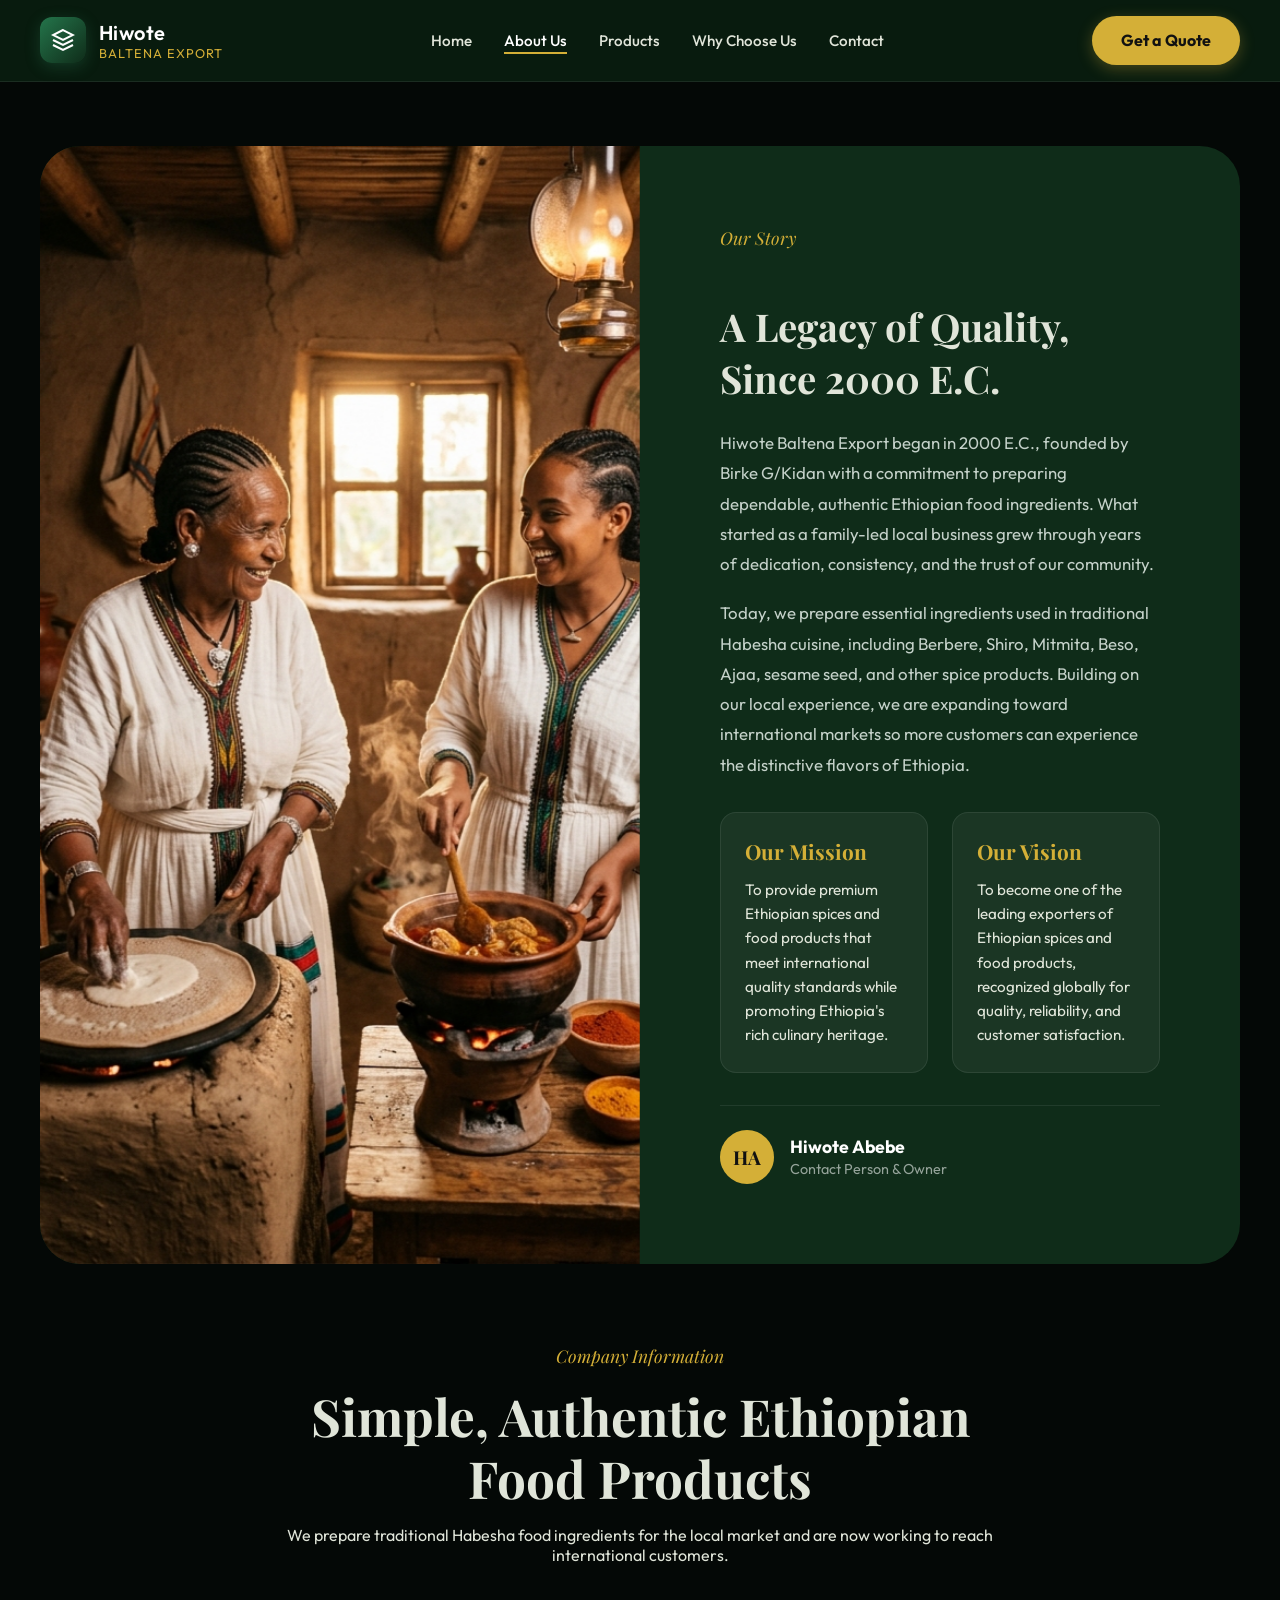
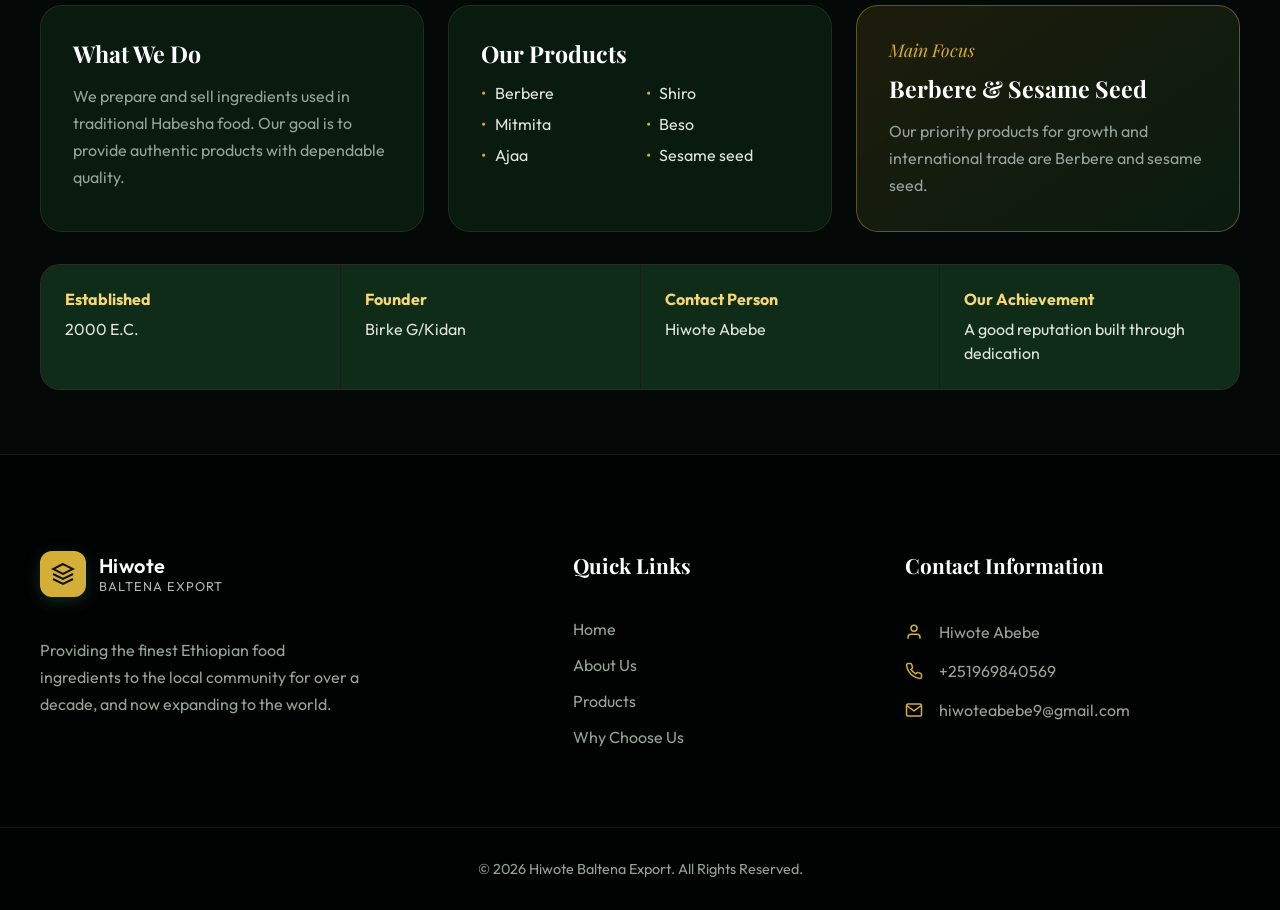
==== about.html @ 274251d4 "email edits" ====
<!DOCTYPE html>
<html lang="en">
  <head>
    <meta charset="UTF-8" />
    <meta name="viewport" content="width=device-width, initial-scale=1.0, viewport-fit=cover" />
    <title>About Us - Hiwote Baltena Export</title>
    <meta name="description" content="Premium Ethiopian spices exporter. Learn about our legacy of quality since 2000 E.C." />
    <link href="https://fonts.googleapis.com/css2?family=Outfit:wght@300;400;600;800&family=Playfair+Display:ital,wght@0,600;1,600&display=swap" rel="stylesheet" />
    <link rel="stylesheet" href="styles.css" />
  </head>
  <body>
    <header class="site-header">
      <div class="container header-inner">
        <a class="brand" href="index.html#home">
          <span class="brand-mark">
            <svg viewBox="0 0 24 24" fill="none" stroke="currentColor" stroke-width="2" width="24" height="24">
              <path d="M12 2L2 7l10 5 10-5-10-5zM2 17l10 5 10-5M2 12l10 5 10-5"></path>
            </svg>
          </span>
          <div>
            <strong>Hiwote</strong>
            <small>Baltena Export</small>
          </div>
        </a>
        <nav class="main-nav">
          <a href="index.html#home">Home</a>
          <a href="about.html#about" class="active">About Us</a>
          <a href="products.html#products">Products</a>
          <a href="why.html#why">Why Choose Us</a>
          <a href="contact.html#contact">Contact</a>
        </nav>
        <a class="btn btn-cta" href="contact.html#contact" id="getQuoteBtn">Get a Quote</a>
        <button class="mobile-menu-btn" aria-label="Toggle Menu">
          <svg viewBox="0 0 24 24" width="24" height="24" stroke="currentColor" stroke-width="2" fill="none" stroke-linecap="round"><line x1="3" y1="12" x2="21" y2="12"></line><line x1="3" y1="6" x2="21" y2="6"></line><line x1="3" y1="18" x2="21" y2="18"></line></svg>
        </button>
      </div>
    </header>

    <div class="mobile-nav-overlay">
      <a href="index.html#home" class="mobile-link">Home</a>
      <a href="about.html#about" class="mobile-link active">About Us</a>
      <a href="products.html#products" class="mobile-link">Products</a>
      <a href="why.html#why" class="mobile-link">Why Choose Us</a>
      <a href="contact.html#contact" class="mobile-link">Contact</a>
    </div>

    <main style="padding-top: 4rem; padding-bottom: 4rem;">
      <section id="about" class="section-dark container reveal reveal-up" style="border-radius: 40px; overflow: hidden; padding: 0;">
        <div class="about-grid">
          <div class="about-image-wrapper reveal reveal-right stagger-1">
            <img src="images/about.png" alt="Traditional Ethiopian food preparation" class="about-image" />
          </div>
          <div class="about-content reveal reveal-left stagger-2">
            <span class="eyebrow">Our Story</span>
            <h2>A Legacy of Quality, Since 2000 E.C.</h2>
            <p>Hiwote Baltena Export began in 2000 E.C., founded by Birke G/Kidan with a commitment to preparing dependable, authentic Ethiopian food ingredients. What started as a family-led local business grew through years of dedication, consistency, and the trust of our community.</p>
            <p>Today, we prepare essential ingredients used in traditional Habesha cuisine, including Berbere, Shiro, Mitmita, Beso, Ajaa, sesame seed, and other spice products. Building on our local experience, we are expanding toward international markets so more customers can experience the distinctive flavors of Ethiopia.</p>
            
            <div class="mission-vision-grid mt-2" style="display: grid; grid-template-columns: 1fr 1fr; gap: 1.5rem;">
              <div class="mv-card" style="background: rgba(255,255,255,0.05); padding: 1.5rem; border-radius: 16px; border: 1px solid var(--glass-border);">
                <h4 style="color: var(--gold); margin-top: 0; margin-bottom: 0.8rem; font-family: 'Playfair Display', serif; font-size: 1.3rem;">Our Mission</h4>
                <p style="font-size: 0.95rem; line-height: 1.6; margin: 0; color: #e0e5d9;">To provide premium Ethiopian spices and food products that meet international quality standards while promoting Ethiopia's rich culinary heritage.</p>
              </div>
              <div class="mv-card" style="background: rgba(255,255,255,0.05); padding: 1.5rem; border-radius: 16px; border: 1px solid var(--glass-border);">
                <h4 style="color: var(--gold); margin-top: 0; margin-bottom: 0.8rem; font-family: 'Playfair Display', serif; font-size: 1.3rem;">Our Vision</h4>
                <p style="font-size: 0.95rem; line-height: 1.6; margin: 0; color: #e0e5d9;">To become one of the leading exporters of Ethiopian spices and food products, recognized globally for quality, reliability, and customer satisfaction.</p>
              </div>
            </div>

            <div class="founder-info mt-2">
              <div class="avatar">HA</div>
              <div>
                <strong>Hiwote Abebe</strong>
                <span>Contact Person & Owner</span>
              </div>
            </div>
          </div>
        </div>
      </section>

      <section class="about-details container reveal reveal-up">
        <div class="section-header">
          <span class="eyebrow">Company Information</span>
          <h2>Simple, Authentic Ethiopian Food Products</h2>
          <p>We prepare traditional Habesha food ingredients for the local market and are now working to reach international customers.</p>
        </div>

        <div class="about-simple-grid">
          <article class="about-simple-card">
            <h3>What We Do</h3>
            <p>We prepare and sell ingredients used in traditional Habesha food. Our goal is to provide authentic products with dependable quality.</p>
          </article>

          <article class="about-simple-card">
            <h3>Our Products</h3>
            <ul class="about-product-list">
              <li>Berbere</li>
              <li>Shiro</li>
              <li>Mitmita</li>
              <li>Beso</li>
              <li>Ajaa</li>
              <li>Sesame seed</li>
            </ul>
          </article>

          <article class="about-simple-card about-focus-card">
            <span class="eyebrow">Main Focus</span>
            <h3>Berbere &amp; Sesame Seed</h3>
            <p>Our priority products for growth and international trade are Berbere and sesame seed.</p>
          </article>
        </div>

        <div class="about-facts">
          <div>
            <strong>Established</strong>
            <span>2000 E.C.</span>
          </div>
          <div>
            <strong>Founder</strong>
            <span>Birke G/Kidan</span>
          </div>
          <div>
            <strong>Contact Person</strong>
            <span>Hiwote Abebe</span>
          </div>
          <div>
            <strong>Our Achievement</strong>
            <span>A good reputation built through dedication</span>
          </div>
        </div>
      </section>
    </main>

    <footer id="contact" class="site-footer">
      <div class="container footer-grid">
        <div class="footer-brand">
          <a class="brand" href="index.html#home" style="margin-bottom: 1.5rem; display: inline-flex;">
            <span class="brand-mark" style="background: var(--gold); color: #111;">
              <svg viewBox="0 0 24 24" fill="none" stroke="currentColor" stroke-width="2" width="24" height="24">
                <path d="M12 2L2 7l10 5 10-5-10-5zM2 17l10 5 10-5M2 12l10 5 10-5"></path>
              </svg>
            </span>
            <div>
              <strong>Hiwote</strong>
              <small style="color: rgba(255,255,255,0.7)">Baltena Export</small>
            </div>
          </a>
          <p>Providing the finest Ethiopian food ingredients to the local community for over a decade, and now expanding to the world.</p>
        </div>
        
        <div class="footer-links">
          <h4 class="footer-heading">Quick Links</h4>
          <a href="index.html#home">Home</a>
          <a href="about.html#about">About Us</a>
          <a href="products.html#products">Products</a>
          <a href="why.html#why">Why Choose Us</a>
        </div>
        
        <div class="footer-contact">
          <h4 class="footer-heading">Contact Information</h4>
          <div class="contact-line">
            <svg viewBox="0 0 24 24" width="18" height="18" fill="none" stroke="var(--gold)" stroke-width="2"><path d="M20 21v-2a4 4 0 0 0-4-4H8a4 4 0 0 0-4 4v2"></path><circle cx="12" cy="7" r="4"></circle></svg>
            <span>Hiwote Abebe</span>
          </div>
          <div class="contact-line">
            <svg viewBox="0 0 24 24" width="18" height="18" fill="none" stroke="var(--gold)" stroke-width="2"><path d="M22 16.92v3a2 2 0 0 1-2.18 2 19.79 19.79 0 0 1-8.63-3.07 19.5 19.5 0 0 1-6-6 19.79 19.79 0 0 1-3.07-8.67A2 2 0 0 1 4.11 2h3a2 2 0 0 1 2 1.72 12.84 12.84 0 0 0 .7 2.81 2 2 0 0 1-.45 2.11L8.09 9.91a16 16 0 0 0 6 6l1.27-1.27a2 2 0 0 1 2.11-.45 12.84 12.84 0 0 0 2.81.7A2 2 0 0 1 22 16.92z"></path></svg>
            <span>+251969840569</span>
          </div>
          <div class="contact-line">
            <svg viewBox="0 0 24 24" width="18" height="18" fill="none" stroke="var(--gold)" stroke-width="2"><path d="M4 4h16c1.1 0 2 .9 2 2v12c0 1.1-.9 2-2 2H4c-1.1 0-2-.9-2-2V6c0-1.1.9-2 2-2z"></path><polyline points="22,6 12,13 2,6"></polyline></svg>
            <span>hiwoteabebe9@gmail.com</span>
          </div>
        </div>
      </div>
      <div class="footer-copy">© 2026 Hiwote Baltena Export. All Rights Reserved.</div>
    </footer>

    <!-- Quote Modal -->
    <div class="modal-overlay" id="quoteModal">
      <div class="modal-content">
        <button class="close-modal" aria-label="Close modal">&times;</button>
        <div class="section-header section-header-light" style="margin-bottom: 2rem;">
          <span class="eyebrow" style="color: var(--gold)">Get in Touch</span>
          <h2 style="font-size: 2.2rem; margin:0; color:var(--white);">Request a Quote</h2>
        </div>
        <form class="contact-form modal-contact-form">
          <div class="form-row">
            <div class="form-group">
              <label for="m-name">Full Name <span class="required">*</span></label>
              <input type="text" id="m-name" placeholder="John Doe" minlength="2" required />
            </div>
            <div class="form-group">
              <label for="m-phone">Phone Number <span class="required">*</span></label>
              <input type="tel" id="m-phone" placeholder="+251..." pattern="^\+?[0-9\s\-\(\)]+$" title="Please enter a valid phone number (digits, spaces, or +)" required />
            </div>
          </div>
          
          <div class="form-group">
            <label for="m-email">Email Address <span class="required">*</span></label>
            <input type="email" id="m-email" placeholder="john@email.com" required />
          </div>

          <div class="form-group">
            <label for="m-message">Message <span class="required">*</span></label>
            <textarea id="m-message" placeholder="How can we help?" rows="4" minlength="2" required></textarea>
          </div>
          
          <button type="submit" class="btn btn-primary" style="width: 100%; margin-top: 1rem;">Submit Quote Request</button>
        </form>
      </div>
    </div>

    <script>
      // Mobile Menu Toggle
      const mobileBtn = document.querySelector('.mobile-menu-btn');
      const mobileNav = document.querySelector('.mobile-nav-overlay');
      const mobileLinks = document.querySelectorAll('.mobile-link');

      if(mobileBtn && mobileNav) {
        mobileBtn.addEventListener('click', () => {
          mobileNav.classList.toggle('active');
          const isExpanded = mobileNav.classList.contains('active');
          mobileBtn.setAttribute('aria-expanded', isExpanded);
        });

        mobileLinks.forEach(link => {
          link.addEventListener('click', () => {
            mobileNav.classList.remove('active');
            mobileBtn.setAttribute('aria-expanded', 'false');
          });
        });
      }

      // Quote Modal Toggle
      const quoteBtn = document.getElementById('getQuoteBtn');
      const quoteModal = document.getElementById('quoteModal');
      const closeBtn = document.querySelector('.close-modal');

      if (quoteBtn && quoteModal) {
        quoteBtn.addEventListener('click', (e) => {
          e.preventDefault();
          quoteModal.classList.add('active');
        });
      }

      if (closeBtn && quoteModal) {
        closeBtn.addEventListener('click', () => {
          quoteModal.classList.remove('active');
        });
      }

      // Close modal on outside click
      window.addEventListener('click', (e) => {
        if (e.target === quoteModal) {
          quoteModal.classList.remove('active');
        }
      });

      // Intersection Observer for scroll animations
      const observerOptions = {
        root: null,
        rootMargin: '0px',
        threshold: 0.15
      };

      const observer = new IntersectionObserver((entries, observer) => {
        entries.forEach(entry => {
          if (entry.isIntersecting) {
            entry.target.classList.add('active');
            observer.unobserve(entry.target);
          }
        });
      }, observerOptions);

      document.querySelectorAll('.reveal').forEach((el) => {
        observer.observe(el);
      });
    </script>

    <script>
      // Show a confirmation message after a valid form submission.
      document.querySelectorAll('.contact-form-disabled').forEach((form) => {
        form.addEventListener('submit', (event) => {
          event.preventDefault();

          if (!form.checkValidity()) {
            form.reportValidity();
            return;
          }

          let message = form.querySelector('.form-success-message');
          if (!message) {
            message = document.createElement('div');
            message.className = 'form-success-message';
            message.setAttribute('role', 'status');
            message.setAttribute('aria-live', 'polite');
            form.appendChild(message);
          }

          message.innerHTML = '<strong>Thank you!</strong><span>Your enquiry has been submitted successfully. We will contact you soon.</span>';
          message.classList.add('show');
          form.reset();
          message.scrollIntoView({ behavior: 'smooth', block: 'nearest' });
        });
      });
    </script>
    <script src="contact.js"></script>
  </body>
</html>
---- styles.css ----
/* Individual navigation pages show only their matching main section. */
.page-products main > :not(#products),
.page-why main > :not(#why) {
  display: none;
}

.page-contact main {
  display: none;
}

:root {
  color-scheme: dark;
  --dark-green: #08170d;
  --forest-green: #0f2c19;
  --emerald: #24754b;
  --gold: #d4af37;
  --gold-light: #f5d776;
  --stone: #040806;
  --stone-dark: #010302;
  --white: #ffffff;
  --text: #e0e5d9;
  --muted: #95a39a;
  --glass-bg: rgba(15, 44, 25, 0.3);
  --glass-border: rgba(255, 255, 255, 0.08);
  --glass-highlight: rgba(255, 255, 255, 0.15);
}

* {
  box-sizing: border-box;
}

html {
  scroll-behavior: smooth;
}

body {
  margin: 0;
  font-family: 'Outfit', system-ui, -apple-system, BlinkMacSystemFont, sans-serif;
  background: var(--stone);
  color: var(--text);
  overflow-x: hidden;
}

h1, h2, h3, h4, h5, h6, .brand-mark, .eyebrow {
  font-family: 'Playfair Display', serif;
}

img {
  max-width: 100%;
  display: block;
}

.container {
  width: min(1200px, calc(100% - 2.5rem));
  margin: 0 auto;
}

.mt-2 { margin-top: 2rem; }

/* Header */
.site-header {
  position: sticky;
  top: 0;
  z-index: 50;
  background: rgba(10, 31, 17, 0.85);
  backdrop-filter: blur(12px);
  border-bottom: 1px solid var(--glass-border);
}

.header-inner {
  display: flex;
  align-items: center;
  justify-content: space-between;
  gap: 1rem;
  padding: 1rem 0;
}

.brand {
  display: flex;
  align-items: center;
  gap: 0.8rem;
  color: var(--white);
  text-decoration: none;
  transition: transform 0.3s ease;
}

.brand:hover {
  transform: translateY(-2px);
}

.brand-mark {
  width: 46px;
  height: 46px;
  display: grid;
  place-items: center;
  background: linear-gradient(135deg, var(--emerald), var(--forest-green));
  border-radius: 12px;
  color: white;
  box-shadow: 0 4px 15px rgba(45, 134, 89, 0.3);
}

.brand strong {
  display: block;
  font-size: 1.25rem;
  font-weight: 600;
  letter-spacing: 0.5px;
}

.brand small {
  display: block;
  color: var(--gold);
  font-family: 'Outfit', sans-serif;
  font-size: 0.8rem;
  letter-spacing: 1px;
  text-transform: uppercase;
}

.main-nav {
  display: flex;
  gap: 2rem;
  flex-wrap: wrap;
}

.main-nav a {
  color: var(--text);
  text-decoration: none;
  font-size: 0.95rem;
  font-weight: 500;
  position: relative;
  transition: color 0.3s ease;
}

.main-nav a::after {
  content: '';
  position: absolute;
  width: 0;
  height: 2px;
  bottom: -4px;
  left: 0;
  background-color: var(--gold);
  transition: width 0.3s ease;
}

.main-nav a:hover,
.main-nav a.active {
  color: var(--white);
}

.main-nav a:hover::after,
.main-nav a.active::after {
  width: 100%;
}

/* Mobile Menu Toggle */
.mobile-menu-btn {
  display: none;
  background: none;
  border: none;
  color: var(--white);
  font-size: 1.5rem;
  cursor: pointer;
  z-index: 100;
}

.mobile-nav-overlay {
  display: none;
  position: fixed;
  top: 0; left: 0; right: 0; bottom: 0;
  background: rgba(4, 8, 6, 0.95);
  backdrop-filter: blur(15px);
  z-index: 90;
  flex-direction: column;
  align-items: center;
  justify-content: center;
  gap: 2rem;
  opacity: 0;
  transition: opacity 0.4s ease;
}

.mobile-nav-overlay.active {
  display: flex;
  opacity: 1;
}

.mobile-nav-overlay a {
  font-size: 1.5rem;
  color: var(--text);
  text-decoration: none;
  font-family: 'Playfair Display', serif;
  transform: translateY(20px);
  opacity: 0;
  transition: all 0.4s ease;
}

.mobile-nav-overlay.active a {
  transform: translateY(0);
  opacity: 1;
}

.mobile-nav-overlay a:nth-child(1) { transition-delay: 0.1s; }
.mobile-nav-overlay a:nth-child(2) { transition-delay: 0.2s; }
.mobile-nav-overlay a:nth-child(3) { transition-delay: 0.3s; }
.mobile-nav-overlay a:nth-child(4) { transition-delay: 0.4s; }
.mobile-nav-overlay a:nth-child(5) { transition-delay: 0.5s; }

/* Buttons */
.btn {
  display: inline-flex;
  align-items: center;
  justify-content: center;
  gap: 0.5rem;
  border-radius: 999px;
  padding: 0.9rem 1.8rem;
  font-weight: 600;
  font-family: 'Outfit', sans-serif;
  border: none;
  cursor: pointer;
  text-decoration: none;
  transition: all 0.3s cubic-bezier(0.4, 0, 0.2, 1);
}

.btn:hover {
  transform: translateY(-3px);
  box-shadow: 0 10px 20px rgba(0, 0, 0, 0.2);
}

.btn:active {
  transform: translateY(-1px);
}

.btn-primary {
  background: var(--emerald);
  color: var(--white);
  box-shadow: 0 4px 15px rgba(36, 117, 75, 0.4);
  position: relative;
  overflow: hidden;
  z-index: 1;
}

.btn-primary::before {
  content: '';
  position: absolute;
  top: 0; left: -100%; width: 100%; height: 100%;
  background: linear-gradient(90deg, transparent, rgba(255,255,255,0.2), transparent);
  transition: left 0.7s ease;
  z-index: -1;
}

.btn-primary:hover::before {
  left: 100%;
}

.btn-primary:hover {
  background: #2b8b59;
  box-shadow: 0 8px 25px rgba(36, 117, 75, 0.6);
}

.btn-secondary {
  background: rgba(255, 255, 255, 0.03);
  color: var(--white);
  border: 1px solid var(--glass-border);
  backdrop-filter: blur(4px);
}

.btn-secondary:hover {
  background: rgba(255, 255, 255, 0.08);
  border-color: var(--glass-highlight);
}

.btn-cta {
  background: var(--gold);
  color: #111;
  font-weight: 700;
  box-shadow: 0 4px 15px rgba(212, 175, 55, 0.3);
}

.btn-cta:hover {
  background: var(--gold-light);
  box-shadow: 0 6px 20px rgba(212, 175, 55, 0.5);
}

/* Typography & Layout */
.eyebrow {
  display: inline-block;
  margin-bottom: 1.2rem;
  color: var(--gold);
  font-style: italic;
  font-size: 1.1rem;
}

.text-gradient {
  background: linear-gradient(135deg, var(--gold) 0%, var(--gold-light) 100%);
  -webkit-background-clip: text;
  -webkit-text-fill-color: transparent;
  background-clip: text;
}

.section-header {
  text-align: center;
  margin-bottom: 3.5rem;
}

.section-header h2 {
  font-size: clamp(2.5rem, 4vw, 3.5rem);
  margin: 0;
  line-height: 1.2;
}

/* Background Decorative Orbs */
.bg-orb {
  position: absolute;
  border-radius: 50%;
  filter: blur(100px);
  z-index: 0;
  pointer-events: none;
  opacity: 0.6;
}

.bg-orb-1 {
  width: 600px;
  height: 600px;
  background: radial-gradient(circle, rgba(36, 117, 75, 0.4) 0%, rgba(15, 44, 25, 0) 70%);
  top: -200px;
  right: -200px;
}

.bg-orb-2 {
  width: 500px;
  height: 500px;
  background: radial-gradient(circle, rgba(212, 175, 55, 0.15) 0%, rgba(0, 0, 0, 0) 70%);
  bottom: -100px;
  left: -200px;
}

/* Hero Section */
.hero-section {
  min-height: 100vh;
  display: flex;
  align-items: center;
  padding: 8rem 0;
  background: radial-gradient(circle at top right, var(--forest-green) 0%, var(--stone-dark) 70%);
  position: relative;
  overflow: hidden;
}

.hero-section::before {
  content: '';
  position: absolute;
  top: 0; left: 0; right: 0; bottom: 0;
  background: url('[data-uri]') repeat;
  opacity: 0.3;
  pointer-events: none;
  z-index: 1;
}

.hero-grid {
  display: grid;
  grid-template-columns: 1.1fr 1fr;
  align-items: center;
  gap: 4rem;
  position: relative;
  z-index: 2;
}

.hero-section h1 {
  font-size: clamp(3.5rem, 5vw, 5rem);
  line-height: 1.1;
  margin: 0;
}

.hero-section p {
  font-size: 1.15rem;
  max-width: 540px;
  margin: 1.8rem 0 2.5rem;
  color: var(--muted);
  line-height: 1.7;
}

.hero-actions {
  display: flex;
  flex-wrap: wrap;
  gap: 1rem;
}

.hero-image {
  position: relative;
}

.hero-image-main {
  width: 100%;
  border-radius: 30px;
  box-shadow: 0 30px 60px rgba(0, 0, 0, 0.5);
  border: 1px solid var(--glass-border);
}

.hero-badge {
  position: absolute;
  bottom: -20px;
  left: -30px;
  padding: 1.5rem;
  border-radius: 20px;
  display: flex;
  flex-direction: column;
  gap: 0.2rem;
  animation: float 6s ease-in-out infinite;
}

.hero-badge strong {
  font-size: 1.8rem;
  font-family: 'Playfair Display', serif;
  color: var(--gold);
}

.hero-badge span {
  font-size: 0.9rem;
  text-transform: uppercase;
  letter-spacing: 1px;
}

/* Glassmorphism */
.glass-card, .glass-banner {
  background: var(--glass-bg);
  backdrop-filter: blur(20px);
  -webkit-backdrop-filter: blur(20px);
  border: 1px solid var(--glass-border);
  box-shadow: 0 15px 35px 0 rgba(0, 0, 0, 0.4), inset 0 1px 0 rgba(255, 255, 255, 0.1);
  transition: all 0.4s ease;
}

.glass-card:hover {
  border-color: var(--glass-highlight);
  box-shadow: 0 20px 45px 0 rgba(0, 0, 0, 0.5), inset 0 1px 0 rgba(255, 255, 255, 0.2);
}

.glass-banner {
  border-radius: 40px;
  padding: 5rem 3rem;
  position: relative;
  overflow: hidden;
}

.glass-banner::before {
  content: '';
  position: absolute;
  top: -50%; left: -50%; width: 200%; height: 200%;
  background: radial-gradient(circle at center, rgba(212, 175, 55, 0.05) 0%, transparent 60%);
  pointer-events: none;
}

/* Highlights */
.highlights {
  display: grid;
  grid-template-columns: repeat(4, 1fr);
  gap: 1.5rem;
  margin: -4rem auto 4rem;
  position: relative;
  z-index: 10;
}

.highlight-item {
  background: var(--forest-green);
  border: 1px solid var(--glass-border);
  border-radius: 20px;
  padding: 2rem 1.5rem;
  display: flex;
  flex-direction: column;
  gap: 0.8rem;
  transition: transform 0.3s ease, box-shadow 0.3s ease;
}

.highlight-item:hover {
  transform: translateY(-8px);
  box-shadow: 0 15px 30px rgba(0,0,0,0.4);
  background: #1a4d2e;
}

.highlight-icon {
  width: 38px;
  height: 38px;
  color: var(--gold);
  margin-bottom: 0.5rem;
}

.highlight-item strong {
  font-size: 1.15rem;
  color: var(--white);
}

.highlight-item span {
  font-size: 0.95rem;
  color: var(--muted);
}

/* About Section */
.about-grid {
  display: grid;
  grid-template-columns: 1fr 1fr;
  align-items: center;
  background: var(--forest-green);
}

.about-image-wrapper {
  height: 100%;
}

.about-image {
  width: 100%;
  height: 100%;
  object-fit: cover;
  min-height: 500px;
}

.about-content {
  padding: 5rem;
}

.about-content h2 {
  font-size: clamp(2rem, 3vw, 3rem);
  margin-bottom: 1.5rem;
}

.about-content p {
  color: #c4d1c9;
  line-height: 1.8;
  font-size: 1.05rem;
  margin-bottom: 1.2rem;
}

.founder-info {
  display: flex;
  align-items: center;
  gap: 1rem;
  padding-top: 1.5rem;
  border-top: 1px solid var(--glass-border);
}

.founder-info .avatar {
  width: 54px;
  height: 54px;
  border-radius: 50%;
  background: var(--gold);
  color: #111;
  display: grid;
  place-items: center;
  font-weight: 700;
  font-size: 1.2rem;
  font-family: 'Playfair Display', serif;
}

.founder-info strong {
  display: block;
  font-size: 1.1rem;
  color: var(--white);
}

.founder-info span {
  color: var(--muted);
  font-size: 0.9rem;
}

/* Products */
.cards-grid {
  display: grid;
  grid-template-columns: repeat(2, 1fr);
  gap: 2rem;
}

.product-card {
  background: rgba(20, 61, 34, 0.2);
  border: 1px solid var(--glass-border);
  border-radius: 28px;
  overflow: hidden;
  transition: all 0.4s ease;
  display: flex;
  flex-direction: column;
  height: 100%;
}

.product-card:hover {
  transform: translateY(-10px);
  background: rgba(20, 61, 34, 0.4);
  box-shadow: 0 20px 40px rgba(0,0,0,0.4);
}

.card-image-wrap {
  position: relative;
  height: 280px;
  overflow: hidden;
  background: #111;
}

.product-image {
  width: 100%;
  height: 100%;
  object-fit: cover;
  transition: transform 0.7s ease;
}

.product-card:hover .product-image {
  transform: scale(1.03);
}

.featured-badge {
  position: absolute;
  top: 1.5rem;
  right: 1.5rem;
  background: var(--gold);
  color: #111;
  padding: 0.5rem 1rem;
  border-radius: 999px;
  font-weight: 700;
  font-size: 0.85rem;
  box-shadow: 0 4px 10px rgba(0,0,0,0.3);
}

.card-content {
  padding: 2rem;
  flex: 1;
  display: flex;
  flex-direction: column;
}

.card-content h3 {
  font-size: 1.8rem;
  margin: 0 0 1rem 0;
  color: var(--white);
}

.card-content p {
  color: var(--muted);
  line-height: 1.7;
  margin: 0;
  font-size: 1.05rem;
}

/* Features */
.feature-grid {
  display: grid;
  grid-template-columns: repeat(3, 1fr);
  gap: 2rem;
}

.feature-item {
  text-align: center;
  padding: 2rem;
}

.feature-icon-box {
  width: 80px;
  height: 80px;
  display: inline-flex;
  align-items: center;
  justify-content: center;
  border-radius: 24px;
  background: rgba(212, 175, 55, 0.1);
  border: 1px solid rgba(212, 175, 55, 0.3);
  font-size: 2.5rem;
  margin-bottom: 1.5rem;
  transition: transform 0.4s ease;
}

.feature-item:hover .feature-icon-box {
  transform: scale(1.1) rotate(5deg);
  background: rgba(212, 175, 55, 0.2);
}

.feature-item h4 {
  font-size: 1.4rem;
  margin: 0 0 1rem 0;
  color: var(--white);
}

.feature-item p {
  color: var(--muted);
  line-height: 1.6;
  margin: 0;
}

/* Footer */
.site-footer {
  padding: 6rem 0 2rem;
  background: var(--stone-dark);
  border-top: 1px solid var(--glass-border);
}

.footer-grid {
  display: grid;
  grid-template-columns: 1.4fr 0.8fr 1fr;
  gap: 4rem;
}

.footer-heading {
  font-size: 1.3rem;
  margin: 0 0 1.5rem 0;
  color: var(--white);
}

.footer-brand p {
  color: var(--muted);
  line-height: 1.7;
  max-width: 320px;
}

.footer-links {
  display: flex;
  flex-direction: column;
  gap: 1rem;
}

.footer-links a {
  color: var(--muted);
  text-decoration: none;
  transition: color 0.3s ease;
  width: fit-content;
}

.footer-links a:hover {
  color: var(--gold);
}

.footer-contact {
  display: flex;
  flex-direction: column;
  gap: 1.2rem;
}

.contact-line {
  display: flex;
  align-items: center;
  gap: 1rem;
  color: var(--muted);
}

.contact-form {
  display: flex;
  flex-direction: column;
  gap: 1.2rem;
}

.form-row {
  display: flex;
  gap: 1.2rem;
}

.form-row > .form-group {
  flex: 1;
}

.form-group {
  display: flex;
  flex-direction: column;
  gap: 0.5rem;
  text-align: left;
}

.form-group label {
  font-size: 0.9rem;
  color: var(--muted);
  font-weight: 500;
}

.form-group label .required {
  color: var(--gold);
}

.form-group input,
.form-group textarea,
.form-group select {
  width: 100%;
  padding: 0.9rem 1.1rem;
  border-radius: 10px;
  background: rgba(255, 255, 255, 0.04);
  border: 1px solid rgba(255, 255, 255, 0.1);
  color: var(--white);
  font-family: inherit;
  font-size: 0.95rem;
  transition: all 0.3s cubic-bezier(0.4, 0, 0.2, 1);
  outline: none;
}

.form-group textarea {
  resize: vertical;
}

.form-group input::placeholder,
.form-group textarea::placeholder {
  color: rgba(255, 255, 255, 0.25);
}

.form-group input:hover,
.form-group textarea:hover,
.form-group select:hover {
  background: rgba(255, 255, 255, 0.07);
  border-color: rgba(255, 255, 255, 0.18);
}

.form-group input:focus,
.form-group textarea:focus,
.form-group select:focus {
  border-color: var(--gold);
  background: rgba(255, 255, 255, 0.05);
  box-shadow: 0 0 0 4px rgba(212, 175, 55, 0.15);
}

.select-wrapper {
  position: relative;
}

.select-wrapper::after {
  content: '▼';
  font-size: 0.8rem;
  position: absolute;
  right: 1.2rem;
  top: 50%;
  transform: translateY(-50%);
  color: var(--gold);
  pointer-events: none;
}

.form-group select {
  appearance: none;
  cursor: pointer;
}

.form-group select option {
  background: var(--stone-dark);
  color: var(--white);
}

/* Form Validation Styling */
.form-group input:not(:placeholder-shown):valid,
.form-group textarea:not(:placeholder-shown):valid {
  border-color: var(--emerald);
}

.form-group input:not(:placeholder-shown):invalid,
.form-group textarea:not(:placeholder-shown):invalid {
  border-color: #e57373;
}

@media (max-width: 600px) {
  .form-row {
    flex-direction: column;
    gap: 1.2rem;
  }
}

.footer-copy {
  margin-top: 5rem;
  text-align: center;
  color: var(--muted);
  font-size: 0.9rem;
  padding-top: 2rem;
  border-top: 1px solid var(--glass-border);
}

/* Animations */
@keyframes float {
  0% { transform: translateY(0px); }
  50% { transform: translateY(-15px); }
  100% { transform: translateY(0px); }
}

.floating {
  animation: float 8s ease-in-out infinite;
}

/* Cinematic Scroll Animations (JS Observer) */
.reveal {
  opacity: 0;
  will-change: transform, opacity;
  transition: all 1.2s cubic-bezier(0.16, 1, 0.3, 1);
}

.reveal.active {
  opacity: 1;
}

.reveal-up {
  transform: translateY(50px);
}
.reveal-up.active {
  transform: translateY(0);
}

.reveal-left {
  transform: translateX(50px);
}
.reveal-left.active {
  transform: translateX(0);
}

.reveal-right {
  transform: translateX(-50px);
}
.reveal-right.active {
  transform: translateX(0);
}

.reveal-scale {
  transform: scale(0.9);
}
.reveal-scale.active {
  transform: scale(1);
}

/* Stagger Delays */
.stagger-1 { transition-delay: 0.1s; }
.stagger-2 { transition-delay: 0.2s; }
.stagger-3 { transition-delay: 0.3s; }
.stagger-4 { transition-delay: 0.4s; }
.stagger-5 { transition-delay: 0.5s; }

/* Existing Animations for Hero Load */
.slide-up {
  animation: slideUp 1.2s cubic-bezier(0.16, 1, 0.3, 1) forwards;
}

.fade-in {
  animation: fadeIn 1.5s ease-out forwards;
}

@keyframes slideUp {
  from { opacity: 0; transform: translateY(40px); }
  to { opacity: 1; transform: translateY(0); }
}

@keyframes fadeIn {
  from { opacity: 0; }
  to { opacity: 1; }
}

/* Responsive */
@media (max-width: 1024px) {
  .hero-grid, .about-grid {
    grid-template-columns: 1fr;
    gap: 3rem;
  }
  
  .hero-badge {
    left: 20px;
    bottom: -10px;
  }
  
  .highlights {
    grid-template-columns: repeat(2, 1fr);
  }
  
  .footer-grid {
    grid-template-columns: repeat(2, 1fr);
    gap: 3rem;
  }
  
  .about-content {
    padding: 3rem;
  }
}

@media (max-width: 768px) {
  .cards-grid, .feature-grid {
    grid-template-columns: 1fr;
  }
  
  .hero-section {
    padding: 4rem 0 6rem;
  }
  
  .hero-section h1 {
    font-size: 2.8rem;
  }
  
  .mobile-menu-btn {
    display: block;
  }
  
  .main-nav {
    display: none; 
  }
  
  .footer-grid {
    grid-template-columns: 1fr;
  }
  
  .about-content {
    padding: 2rem;
  }
  
  .glass-banner {
    padding: 3rem 1.5rem;
  }
}

/* Modal */
.modal-overlay {
  display: none;
  position: fixed;
  top: 0; left: 0; right: 0; bottom: 0;
  background: rgba(4, 8, 6, 0.85);
  backdrop-filter: blur(8px);
  z-index: 1000;
  align-items: center;
  justify-content: center;
  padding: 1.5rem;
  opacity: 0;
  transition: opacity 0.3s ease;
}

.modal-overlay.active {
  display: flex;
  opacity: 1;
}

.modal-content {
  position: relative;
  width: 100%;
  max-width: 520px;
  padding: 3rem;
  border-radius: 24px;
  background: var(--glass-bg);
  backdrop-filter: blur(25px);
  -webkit-backdrop-filter: blur(25px);
  border: 1px solid var(--glass-border);
  box-shadow: 0 25px 50px rgba(0, 0, 0, 0.5), inset 0 1px 0 rgba(255, 255, 255, 0.15);
  transform: scale(0.95) translateY(20px);
  opacity: 0;
  transition: all 0.4s cubic-bezier(0.16, 1, 0.3, 1);
  overflow: hidden;
}

.modal-content::before {
  content: '';
  position: absolute;
  top: -50%; left: -50%; width: 200%; height: 200%;
  background: radial-gradient(circle at center, rgba(212, 175, 55, 0.05) 0%, transparent 60%);
  pointer-events: none;
  z-index: 0;
}

.modal-content > * {
  position: relative;
  z-index: 1;
}

.modal-overlay.active .modal-content {
  transform: scale(1) translateY(0);
  opacity: 1;
}

.close-modal {
  position: absolute;
  top: 1.5rem;
  right: 1.5rem;
  background: rgba(255, 255, 255, 0.1);
  border: 1px solid var(--glass-border);
  color: var(--white);
  font-size: 1.5rem;
  width: 40px;
  height: 40px;
  border-radius: 50%;
  display: grid;
  place-items: center;
  cursor: pointer;
  transition: all 0.3s ease;
  z-index: 10;
}

.close-modal:hover {
  background: rgba(255, 255, 255, 0.2);
  transform: rotate(90deg);
}

@media (max-width: 768px) {
  .modal-content {
    padding: 2rem;
  }
}

/* About page details */
.about-details {
  padding-top: 5rem;
}

.about-details .section-header {
  max-width: 760px;
  margin: 0 auto 2.5rem;
}

.about-values-grid {
  display: grid;
  grid-template-columns: repeat(4, 1fr);
  gap: 1.25rem;
}

.about-value-card {
  padding: 2rem;
  border: 1px solid var(--glass-border);
  border-radius: 22px;
  background: linear-gradient(145deg, rgba(36, 117, 75, 0.16), rgba(255, 255, 255, 0.02));
}

.about-value-number {
  color: var(--gold);
  font-weight: 800;
  letter-spacing: 0.08em;
}

.about-value-card h3 {
  margin: 1rem 0 0.75rem;
  color: var(--white);
}

.about-value-card p,
.journey-step p {
  margin: 0;
  color: var(--muted);
  line-height: 1.7;
}

.about-journey {
  display: grid;
  grid-template-columns: 0.8fr 1.2fr;
  gap: 4rem;
  margin-top: 5rem;
  padding: 3rem;
  border-radius: 28px;
  background: var(--forest-green);
  border: 1px solid var(--glass-border);
}

.about-journey h2 {
  margin: 0.75rem 0 0;
  font-size: clamp(2rem, 3vw, 3rem);
}

.journey-steps {
  display: grid;
  gap: 1.5rem;
}

.journey-step {
  padding-left: 1.5rem;
  border-left: 2px solid var(--gold);
}

.journey-step strong {
  display: block;
  margin-bottom: 0.45rem;
  color: var(--gold-light);
  font-size: 1.1rem;
}

@media (max-width: 900px) {
  .about-values-grid {
    grid-template-columns: repeat(2, 1fr);
  }

  .about-journey {
    grid-template-columns: 1fr;
    gap: 2rem;
  }
}

@media (max-width: 560px) {
  .about-values-grid {
    grid-template-columns: 1fr;
  }

  .about-journey {
    padding: 2rem 1.5rem;
  }
}
.about-simple-grid {
  display: grid;
  grid-template-columns: repeat(3, 1fr);
  gap: 1.5rem;
}

.about-simple-card {
  padding: 2rem;
  border: 1px solid var(--glass-border);
  border-radius: 22px;
  background: rgba(15, 44, 25, 0.55);
}

.about-simple-card h3 {
  margin: 0 0 0.85rem;
  color: var(--white);
  font-size: 1.45rem;
}

.about-simple-card p {
  margin: 0;
  color: var(--muted);
  line-height: 1.7;
}

.about-product-list {
  display: grid;
  grid-template-columns: repeat(2, 1fr);
  gap: 0.7rem;
  margin: 0;
  padding: 0;
  list-style: none;
}

.about-product-list li::before {
  content: '•';
  margin-right: 0.55rem;
  color: var(--gold);
}

.about-focus-card {
  border-color: rgba(212, 175, 55, 0.4);
  background: linear-gradient(145deg, rgba(212, 175, 55, 0.12), rgba(15, 44, 25, 0.55));
}

.about-focus-card .eyebrow {
  display: inline-block;
  margin-bottom: 0.75rem;
}

.about-facts {
  display: grid;
  grid-template-columns: repeat(4, 1fr);
  gap: 1px;
  margin-top: 2rem;
  overflow: hidden;
  border: 1px solid var(--glass-border);
  border-radius: 20px;
  background: var(--glass-border);
}

.about-facts > div {
  padding: 1.5rem;
  background: var(--forest-green);
}

.about-facts strong,
.about-facts span {
  display: block;
}

.about-facts strong {
  margin-bottom: 0.5rem;
  color: var(--gold-light);
}

.about-facts span {
  color: var(--text);
  line-height: 1.5;
}

@media (max-width: 900px) {
  .about-simple-grid {
    grid-template-columns: 1fr;
  }

  .about-facts {
    grid-template-columns: repeat(2, 1fr);
  }
}

@media (max-width: 560px) {
  .about-facts {
    grid-template-columns: 1fr;
  }
}
/* Enhanced device responsiveness */
@media (max-width: 1180px) {
  .main-nav {
    gap: 1.15rem;
  }

  .main-nav a {
    font-size: 0.88rem;
  }

  .header-inner > .btn-cta {
    padding-inline: 1.25rem;
  }
}

@media (max-width: 900px) {
  .main-nav {
    display: none;
  }

  .mobile-menu-btn {
    display: grid;
    place-items: center;
    width: 44px;
    height: 44px;
    padding: 0;
    border-radius: 12px;
    background: rgba(255, 255, 255, 0.06);
    border: 1px solid var(--glass-border);
  }

  .hero-section {
    min-height: auto;
    padding: 5rem 0 7rem;
  }

  .hero-grid {
    grid-template-columns: 1fr;
    gap: 3rem;
  }

  .hero-copy {
    max-width: 680px;
  }

  .hero-image {
    width: min(680px, 100%);
    margin-inline: auto;
  }

  .feature-grid {
    grid-template-columns: repeat(2, 1fr);
  }

  .mission-vision-grid {
    grid-template-columns: 1fr !important;
  }
}

@media (max-width: 700px) {
  .container {
    width: min(100% - 2rem, 1200px);
  }

  .header-inner {
    min-height: 70px;
    padding: 0.65rem 0;
  }

  .brand {
    gap: 0.6rem;
  }

  .brand-mark {
    width: 40px;
    height: 40px;
    border-radius: 10px;
  }

  .brand strong {
    font-size: 1.05rem;
  }

  .brand small {
    font-size: 0.68rem;
  }

  .header-inner > .btn-cta {
    display: none;
  }

  .mobile-nav-overlay {
    padding: 6rem 1.25rem 2rem;
    gap: 1.25rem;
    overflow-y: auto;
  }

  .mobile-nav-overlay a {
    display: flex;
    align-items: center;
    justify-content: center;
    width: min(100%, 320px);
    min-height: 48px;
    font-size: 1.3rem;
    border-bottom: 1px solid var(--glass-border);
  }

  .hero-section {
    padding: 3.5rem 0 6rem;
  }

  .hero-section h1 {
    font-size: clamp(2.35rem, 12vw, 3.4rem);
  }

  .hero-section p {
    margin: 1.25rem 0 1.75rem;
    font-size: 1rem;
  }

  .hero-actions {
    flex-direction: column;
  }

  .hero-actions .btn {
    width: 100%;
    min-height: 50px;
  }

  .hero-image-main {
    border-radius: 20px;
  }

  .hero-badge {
    left: 12px;
    bottom: -28px;
    padding: 1rem 1.2rem;
  }

  .hero-badge strong {
    font-size: 1.35rem;
  }

  .highlights {
    grid-template-columns: 1fr;
    gap: 1rem;
    margin-top: -2.5rem;
  }

  .highlight-item {
    padding: 1.4rem;
  }

  .section-header {
    margin-bottom: 2rem;
  }

  .section-header h2 {
    font-size: clamp(2rem, 10vw, 2.7rem);
  }

  .cards-grid,
  .feature-grid {
    grid-template-columns: 1fr;
    gap: 1.25rem;
  }

  .card-image-wrap {
    height: clamp(210px, 65vw, 280px);
  }

  .product-card,
  .feature-card {
    border-radius: 20px;
  }

  .card-content,
  .feature-card {
    padding: 1.5rem;
  }

  .glass-banner {
    padding: 2.5rem 1.25rem;
    border-radius: 24px;
  }

  .about-grid {
    gap: 0;
  }

  .about-image {
    min-height: 280px;
    max-height: 420px;
  }

  .about-content {
    padding: 2rem 1.25rem;
  }

  .about-details {
    padding-top: 3rem;
  }

  .about-simple-card {
    padding: 1.5rem;
  }

  .about-product-list {
    grid-template-columns: 1fr 1fr;
  }

  .footer-grid {
    gap: 2.25rem;
  }

  .site-footer {
    padding-top: 3.5rem;
  }

  .footer-copy {
    margin-top: 3rem;
  }

  .modal-overlay {
    padding: 0.75rem;
    align-items: flex-end;
  }

  .modal-content {
    max-height: 92vh;
    overflow-y: auto;
    padding: 2rem 1.25rem 1.5rem;
    border-radius: 22px 22px 12px 12px;
  }
}

@media (max-width: 380px) {
  .container {
    width: min(100% - 1.25rem, 1200px);
  }

  .brand small {
    display: none;
  }

  .hero-section h1 {
    font-size: 2.2rem;
  }

  .about-product-list {
    grid-template-columns: 1fr;
  }

  .about-content,
  .about-simple-card,
  .card-content {
    padding-inline: 1rem;
  }
}

@media (hover: none) {
  .product-card:hover,
  .feature-card:hover,
  .highlight-item:hover,
  .btn:hover {
    transform: none;
  }
}

@media (prefers-reduced-motion: reduce) {
  html {
    scroll-behavior: auto;
  }

  *,
  *::before,
  *::after {
    animation-duration: 0.01ms !important;
    animation-iteration-count: 1 !important;
    transition-duration: 0.01ms !important;
  }
}
/* Mobile menu visibility fix */
@media (max-width: 900px) {
  .site-header {
    z-index: 120;
    background: #08170d;
    border-bottom-color: rgba(212, 175, 55, 0.25);
    box-shadow: 0 8px 24px rgba(0, 0, 0, 0.35);
  }

  .mobile-menu-btn {
    position: relative;
    z-index: 130;
    color: #ffffff;
    background: #24754b;
    border: 1px solid rgba(255, 255, 255, 0.28);
    box-shadow: 0 5px 16px rgba(0, 0, 0, 0.35);
  }

  .mobile-menu-btn svg {
    display: block;
    stroke: #ffffff;
  }

  .mobile-nav-overlay {
    top: 70px;
    z-index: 110;
    justify-content: flex-start;
    padding: 2rem 1rem;
    background: #061009;
    background-image: linear-gradient(180deg, #0f2c19 0%, #061009 100%);
    backdrop-filter: none;
    -webkit-backdrop-filter: none;
  }

  .mobile-nav-overlay.active {
    display: flex;
    opacity: 1;
  }

  .mobile-nav-overlay a {
    color: #ffffff;
    background: rgba(255, 255, 255, 0.06);
    border: 1px solid rgba(255, 255, 255, 0.12);
    border-radius: 14px;
    padding: 0.8rem 1rem;
    font-family: 'Outfit', sans-serif;
    font-weight: 600;
    text-align: center;
  }

  .mobile-nav-overlay a:hover,
  .mobile-nav-overlay a:focus-visible,
  .mobile-nav-overlay a.active {
    color: #111111;
    background: #f5d776;
    border-color: #f5d776;
    outline: none;
  }
}

@media (max-width: 380px) {
  .mobile-nav-overlay {
    top: 66px;
    padding-top: 1.25rem;
  }
}
/* Mobile responsive refinement */
html {
  -webkit-text-size-adjust: 100%;
  text-size-adjust: 100%;
}

body {
  min-width: 280px;
}

button,
a,
input,
select,
textarea {
  -webkit-tap-highlight-color: transparent;
}

@media (max-width: 900px) {
  .site-header {
    padding-left: env(safe-area-inset-left);
    padding-right: env(safe-area-inset-right);
  }

  .mobile-nav-overlay {
    height: calc(100dvh - 70px);
    min-height: calc(100vh - 70px);
    padding-right: max(1rem, env(safe-area-inset-right));
    padding-bottom: max(2rem, env(safe-area-inset-bottom));
    padding-left: max(1rem, env(safe-area-inset-left));
    overscroll-behavior: contain;
  }

  .mobile-nav-overlay a,
  .mobile-menu-btn,
  .btn {
    touch-action: manipulation;
  }
}

@media (max-width: 700px) {
  main,
  section,
  footer,
  .container,
  .hero-copy,
  .card-content {
    min-width: 0;
  }

  h1,
  h2,
  h3,
  p,
  a,
  span {
    overflow-wrap: break-word;
  }

  .section-dark,
  .section-light {
    padding-top: 4rem;
    padding-bottom: 4rem;
  }

  .product-image {
    object-position: center;
  }

  .footer-form,
  .contact-form,
  .form-group,
  .form-row {
    width: 100%;
    min-width: 0;
  }

  .form-group input,
  .form-group select,
  .form-group textarea {
    width: 100%;
    min-width: 0;
    font-size: 16px;
  }

  .form-group textarea {
    min-height: 120px;
  }

  .footer-contact-form .btn,
  .contact-form .btn {
    width: 100%;
    min-height: 50px;
  }

  .footer-contact .contact-line {
    align-items: flex-start;
  }

  .footer-contact .contact-line span {
    min-width: 0;
    word-break: break-word;
  }

  .modal-content h2 {
    padding-right: 2.5rem;
    font-size: clamp(1.65rem, 8vw, 2.1rem);
  }
}

@media (max-width: 430px) {
  .container {
    width: calc(100% - 1.5rem);
  }

  .hero-section {
    padding-top: 2.75rem;
  }

  .eyebrow {
    margin-bottom: 0.85rem;
    font-size: 0.95rem;
  }

  .hero-badge {
    position: relative;
    inset: auto;
    width: fit-content;
    margin: -1.25rem 0 0 0.75rem;
  }

  .card-image-wrap {
    height: 220px;
  }

  .about-facts > div {
    padding: 1.2rem;
  }
}

@media (max-width: 340px) {
  .brand strong {
    font-size: 0.95rem;
  }

  .brand-mark {
    width: 36px;
    height: 36px;
  }

  .mobile-menu-btn {
    width: 40px;
    height: 40px;
  }

  .hero-section h1 {
    font-size: 2rem;
  }

  .btn {
    padding-inline: 1rem;
  }
}

@media (max-height: 520px) and (orientation: landscape) and (max-width: 900px) {
  .mobile-nav-overlay {
    top: 62px;
    height: calc(100dvh - 62px);
    min-height: 0;
    gap: 0.65rem;
    padding-top: 0.75rem;
  }

  .mobile-nav-overlay a {
    min-height: 40px;
    padding-block: 0.45rem;
    font-size: 1rem;
  }
}
/* Dedicated contact page */
.page-contact main.contact-page-main {
  display: block;
}

.contact-page-main {
  padding: 4rem 0 5rem;
  background: radial-gradient(circle at top center, rgba(36, 117, 75, 0.22), transparent 55%);
}

.contact-page-section {
  scroll-margin-top: 100px;
}

.contact-page-heading {
  max-width: 760px;
  margin: 0 auto 3rem;
  text-align: center;
}

.contact-page-heading h1 {
  margin: 0;
  color: var(--white);
  font-size: clamp(2.5rem, 5vw, 4rem);
  line-height: 1.1;
}

.contact-page-heading p {
  margin: 1.25rem auto 0;
  color: var(--muted);
  font-size: 1.08rem;
  line-height: 1.7;
}

.contact-page-grid {
  display: grid;
  grid-template-columns: minmax(0, 0.85fr) minmax(0, 1.15fr);
  align-items: stretch;
  max-width: 1050px;
  margin: 0 auto;
  overflow: hidden;
  border: 1px solid var(--glass-border);
  border-radius: 30px;
  background: rgba(8, 23, 13, 0.82);
  box-shadow: 0 24px 60px rgba(0, 0, 0, 0.4);
}

.contact-info-panel,
.contact-form-panel {
  padding: clamp(2rem, 5vw, 3.5rem);
}

.contact-info-panel {
  background: linear-gradient(145deg, #0f2c19, #16452a);
}

.contact-info-panel h2,
.contact-form-heading h2 {
  margin: 0 0 1rem;
  color: var(--white);
  font-size: clamp(1.8rem, 3vw, 2.4rem);
}

.contact-info-panel > p {
  margin: 0;
  color: #c4d1c9;
  line-height: 1.75;
}

.contact-info-list {
  display: grid;
  gap: 1rem;
  margin-top: 2rem;
}

.contact-info-item {
  display: flex;
  align-items: center;
  gap: 1rem;
  min-width: 0;
  padding: 1rem;
  color: var(--white);
  text-decoration: none;
  border: 1px solid rgba(255, 255, 255, 0.1);
  border-radius: 16px;
  background: rgba(255, 255, 255, 0.05);
}

.contact-info-item:hover {
  border-color: rgba(212, 175, 55, 0.55);
  background: rgba(255, 255, 255, 0.09);
}

.contact-info-icon {
  display: grid;
  flex: 0 0 46px;
  width: 46px;
  height: 46px;
  place-items: center;
  border-radius: 13px;
  color: #111;
  background: var(--gold);
}

.contact-info-item > span:last-child {
  min-width: 0;
}

.contact-info-item small,
.contact-info-item strong {
  display: block;
}

.contact-info-item small {
  margin-bottom: 0.25rem;
  color: var(--muted);
}

.contact-info-item strong {
  overflow-wrap: anywhere;
  font-size: 1rem;
}

.contact-form-panel {
  display: flex;
  flex-direction: column;
  justify-content: center;
  background: rgba(255, 255, 255, 0.025);
}

.contact-form-heading {
  margin-bottom: 1.5rem;
  text-align: center;
}

.contact-page-form {
  width: 100%;
  max-width: 620px;
  margin: 0 auto;
}

.contact-page-form .btn {
  min-height: 52px;
  margin-top: 0.25rem;
}

.page-contact .site-footer .footer-form {
  display: none;
}

.page-contact .site-footer .footer-grid {
  grid-template-columns: 1.2fr 0.8fr 1fr;
}

@media (max-width: 900px) {
  .contact-page-main {
    padding-top: 3rem;
  }

  .contact-page-grid {
    grid-template-columns: 1fr;
    max-width: 700px;
  }

  .page-contact .site-footer .footer-grid {
    grid-template-columns: repeat(2, 1fr);
  }
}

@media (max-width: 700px) {
  .contact-page-main {
    padding: 2.5rem 0 3.5rem;
  }

  .contact-page-heading {
    margin-bottom: 2rem;
  }

  .contact-page-heading h1 {
    font-size: clamp(2.2rem, 11vw, 3rem);
  }

  .contact-page-grid {
    border-radius: 22px;
  }

  .contact-info-panel,
  .contact-form-panel {
    padding: 2rem 1.25rem;
  }

  .contact-form-heading {
    text-align: left;
  }

  .contact-page-form .form-row {
    flex-direction: column;
  }

  .contact-page-form .btn {
    width: 100%;
  }

  .page-contact .site-footer .footer-grid {
    grid-template-columns: 1fr;
  }
}
/* Form submission confirmation */
.form-success-message {
  display: none;
  align-items: flex-start;
  gap: 0.35rem;
  padding: 1rem 1.2rem;
  color: #eafff1;
  border: 1px solid rgba(93, 214, 139, 0.5);
  border-radius: 14px;
  background: rgba(36, 117, 75, 0.28);
  box-shadow: 0 8px 22px rgba(0, 0, 0, 0.18);
}

.form-success-message.show {
  display: flex;
  flex-direction: column;
  animation: successMessageIn 0.35s ease-out;
}

.form-success-message strong {
  color: var(--gold-light);
  font-size: 1.05rem;
}

.form-success-message span {
  line-height: 1.5;
}

@keyframes successMessageIn {
  from {
    opacity: 0;
    transform: translateY(8px);
  }
  to {
    opacity: 1;
    transform: translateY(0);
  }
}
/* Homepage contact section */
.home-contact-section {
  padding-bottom: 6rem;
  scroll-margin-top: 100px;
}

.home-contact-card {
  display: grid;
  grid-template-columns: minmax(0, 0.8fr) minmax(0, 1.2fr);
  gap: 4rem;
  align-items: center;
  padding: clamp(2rem, 5vw, 4rem);
  border: 1px solid var(--glass-border);
  border-radius: 30px;
  background: linear-gradient(135deg, rgba(15, 44, 25, 0.95), rgba(8, 23, 13, 0.9));
  box-shadow: 0 24px 55px rgba(0, 0, 0, 0.35);
}

.home-contact-copy h2 {
  margin: 0;
  color: var(--white);
  font-size: clamp(2.2rem, 4vw, 3.3rem);
}

.home-contact-copy p {
  margin: 1.25rem 0 1.75rem;
  color: var(--muted);
  font-size: 1.05rem;
  line-height: 1.75;
}

.home-contact-links {
  display: grid;
  gap: 0.7rem;
}

.home-contact-links a {
  width: fit-content;
  color: var(--gold-light);
  font-weight: 600;
  text-decoration: none;
  overflow-wrap: anywhere;
}

.home-contact-links a:hover {
  color: var(--white);
}

.home-contact-form {
  width: 100%;
  padding: 2rem;
  border: 1px solid var(--glass-border);
  border-radius: 22px;
  background: rgba(255, 255, 255, 0.045);
}

.home-contact-form .btn {
  width: 100%;
  min-height: 52px;
}

@media (max-width: 900px) {
  .home-contact-card {
    grid-template-columns: 1fr;
    gap: 2.5rem;
  }
}

@media (max-width: 700px) {
  .home-contact-section {
    padding-bottom: 4rem;
  }

  .home-contact-card {
    gap: 2rem;
    padding: 2rem 1.25rem;
    border-radius: 22px;
  }

  .home-contact-form {
    padding: 1.25rem;
  }

  .home-contact-form .form-row {
    flex-direction: column;
  }
}
/* Homepage uses the same UI as the Contact page */
.home-contact-page {
  padding: 2rem 0 6rem;
  scroll-margin-top: 100px;
}

.contact-page-heading h2 {
  margin: 0;
  color: var(--white);
  font-size: clamp(2.5rem, 5vw, 4rem);
  line-height: 1.1;
}

@media (max-width: 700px) {
  .home-contact-page {
    padding: 1rem 0 4rem;
  }

  .contact-page-heading h2 {
    font-size: clamp(2.2rem, 11vw, 3rem);
  }
}
/* Keep the full Beso package visible inside its product card. */
.card-image-wrap:has(img[src="images/beso-package.png"]),
.card-image-wrap:has(img[src="images/shiro-package.png"]) {
  background: #ffffff;
}

img[src="images/beso-package.png"],
img[src="images/shiro-package.png"] {
  object-fit: contain;
  object-position: center;
}
.form-success-message.error { border-color: #d46a6a; background: rgba(130, 25, 25, 0.24); }
.form-success-message.error strong { color: #ffb3b3; }
.form-success-message a { color: inherit; text-decoration: underline; }
.contact-form button[type="submit"]:disabled { cursor: wait; opacity: 0.7; }
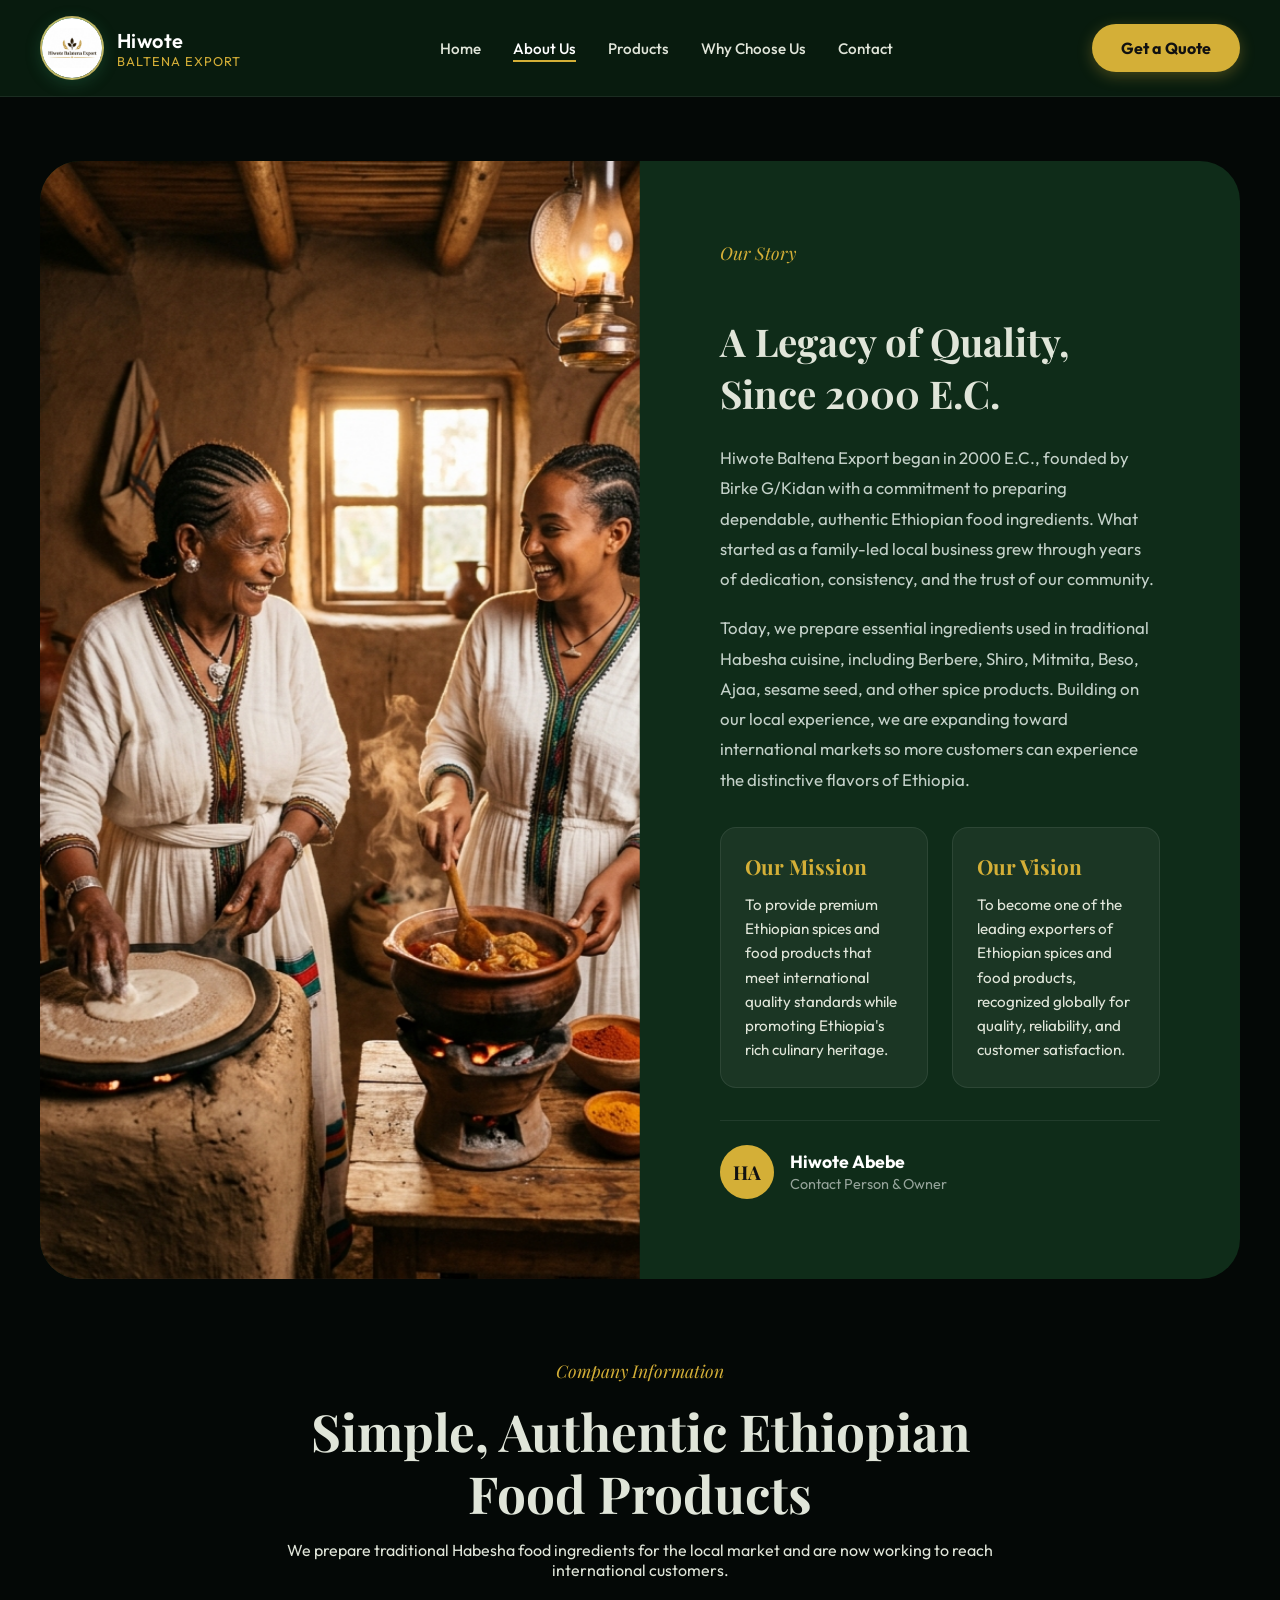
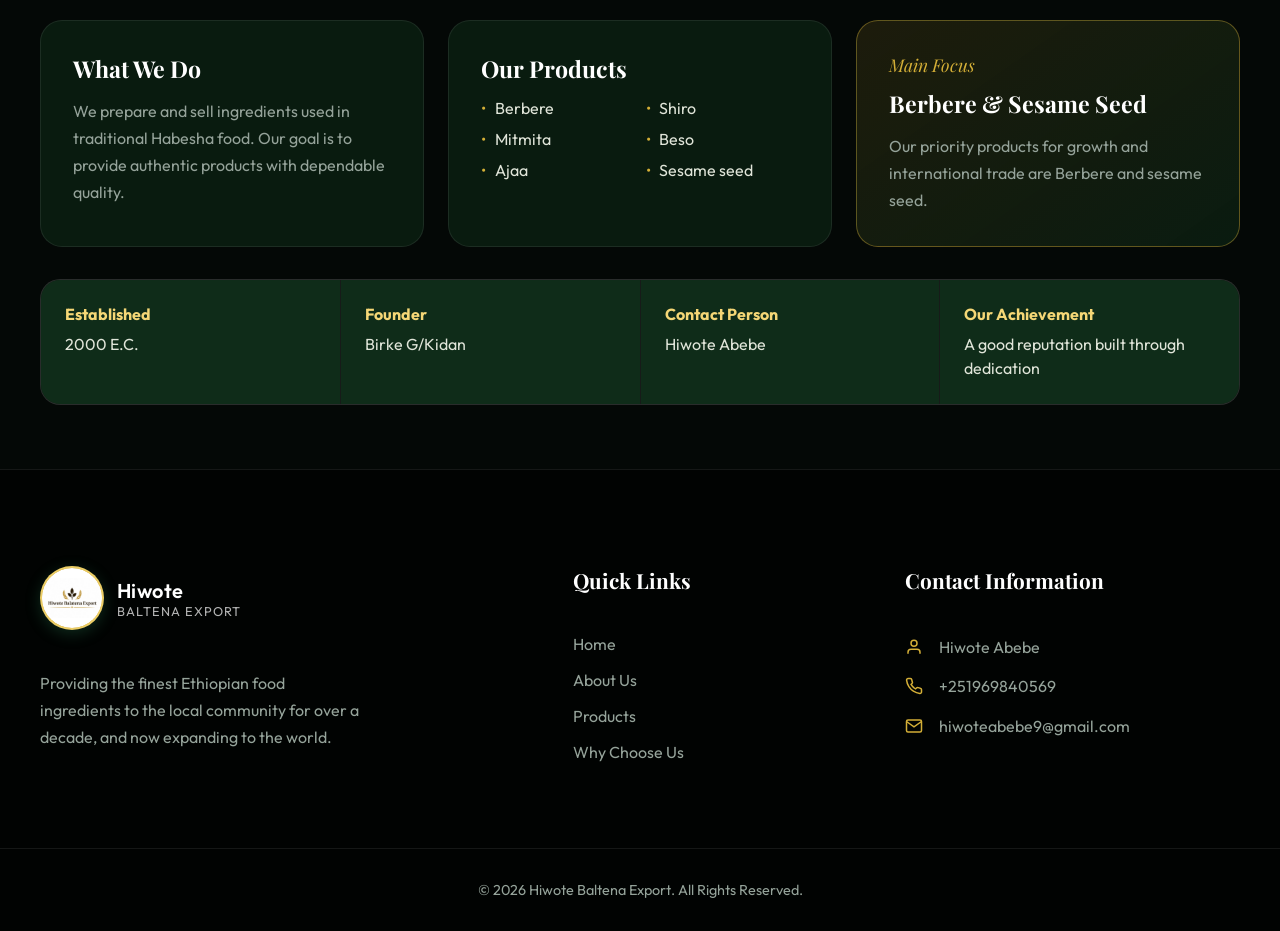
==== commit 52dd106d: "logo" ====
--- a/about.html
+++ b/about.html
@@ -13,9 +13,7 @@
       <div class="container header-inner">
         <a class="brand" href="index.html#home">
           <span class="brand-mark">
-            <svg viewBox="0 0 24 24" fill="none" stroke="currentColor" stroke-width="2" width="24" height="24">
-              <path d="M12 2L2 7l10 5 10-5-10-5zM2 17l10 5 10-5M2 12l10 5 10-5"></path>
-            </svg>
+            <img src="images/logo.jpg" alt="Hiwote Baltena Export logo" />
           </span>
           <div>
             <strong>Hiwote</strong>
@@ -136,9 +134,7 @@
         <div class="footer-brand">
           <a class="brand" href="index.html#home" style="margin-bottom: 1.5rem; display: inline-flex;">
             <span class="brand-mark" style="background: var(--gold); color: #111;">
-              <svg viewBox="0 0 24 24" fill="none" stroke="currentColor" stroke-width="2" width="24" height="24">
-                <path d="M12 2L2 7l10 5 10-5-10-5zM2 17l10 5 10-5M2 12l10 5 10-5"></path>
-              </svg>
+              <img src="images/logo.jpg" alt="Hiwote Baltena Export logo" />
             </span>
             <div>
               <strong>Hiwote</strong>
--- a/styles.css
+++ b/styles.css
@@ -89,14 +89,26 @@
 }
 
 .brand-mark {
-  width: 46px;
-  height: 46px;
+  width: 64px;
+  height: 64px;
   display: grid;
   place-items: center;
   background: linear-gradient(135deg, var(--emerald), var(--forest-green));
-  border-radius: 12px;
+  flex: 0 0 64px;
+  border: 2px solid rgba(245, 215, 118, 0.75);
+  border-radius: 50%;
+  overflow: hidden;
   color: white;
   box-shadow: 0 4px 15px rgba(45, 134, 89, 0.3);
+}
+
+.brand-mark img {
+  width: 100%;
+  height: 100%;
+  object-fit: contain;
+  background: #fff;
+  border-radius: 50%;
+  display: block;
 }
 
 .brand strong {
@@ -1339,9 +1351,10 @@
   }
 
   .brand-mark {
-    width: 40px;
-    height: 40px;
-    border-radius: 10px;
+    width: 52px;
+    height: 52px;
+    flex-basis: 52px;
+    border-radius: 50%;
   }
 
   .brand strong {
@@ -1759,8 +1772,9 @@
   }
 
   .brand-mark {
-    width: 36px;
-    height: 36px;
+    width: 46px;
+    height: 46px;
+    flex-basis: 46px;
   }
 
   .mobile-menu-btn {
@@ -1887,7 +1901,7 @@
 
 .contact-info-icon {
   display: grid;
-  flex: 0 0 46px;
+  flex: 0 0 64px;
   width: 46px;
   height: 46px;
   place-items: center;
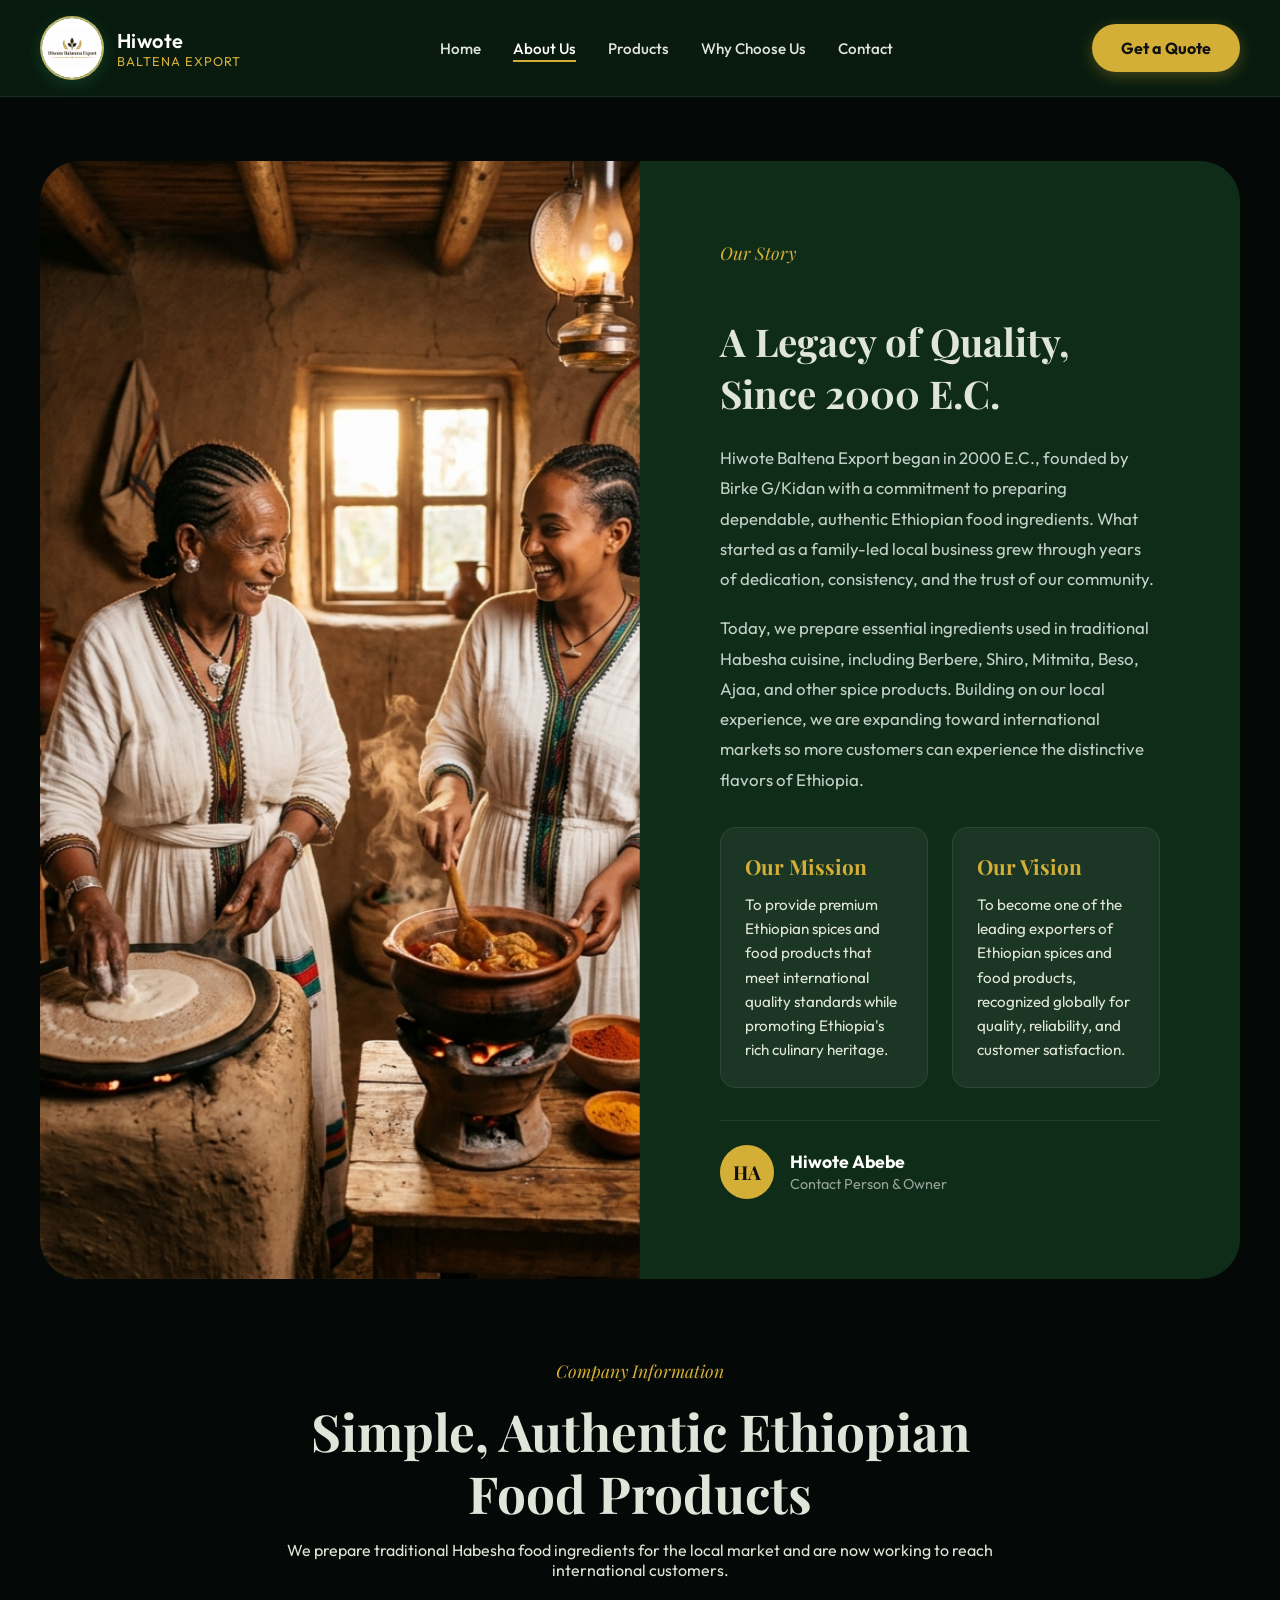
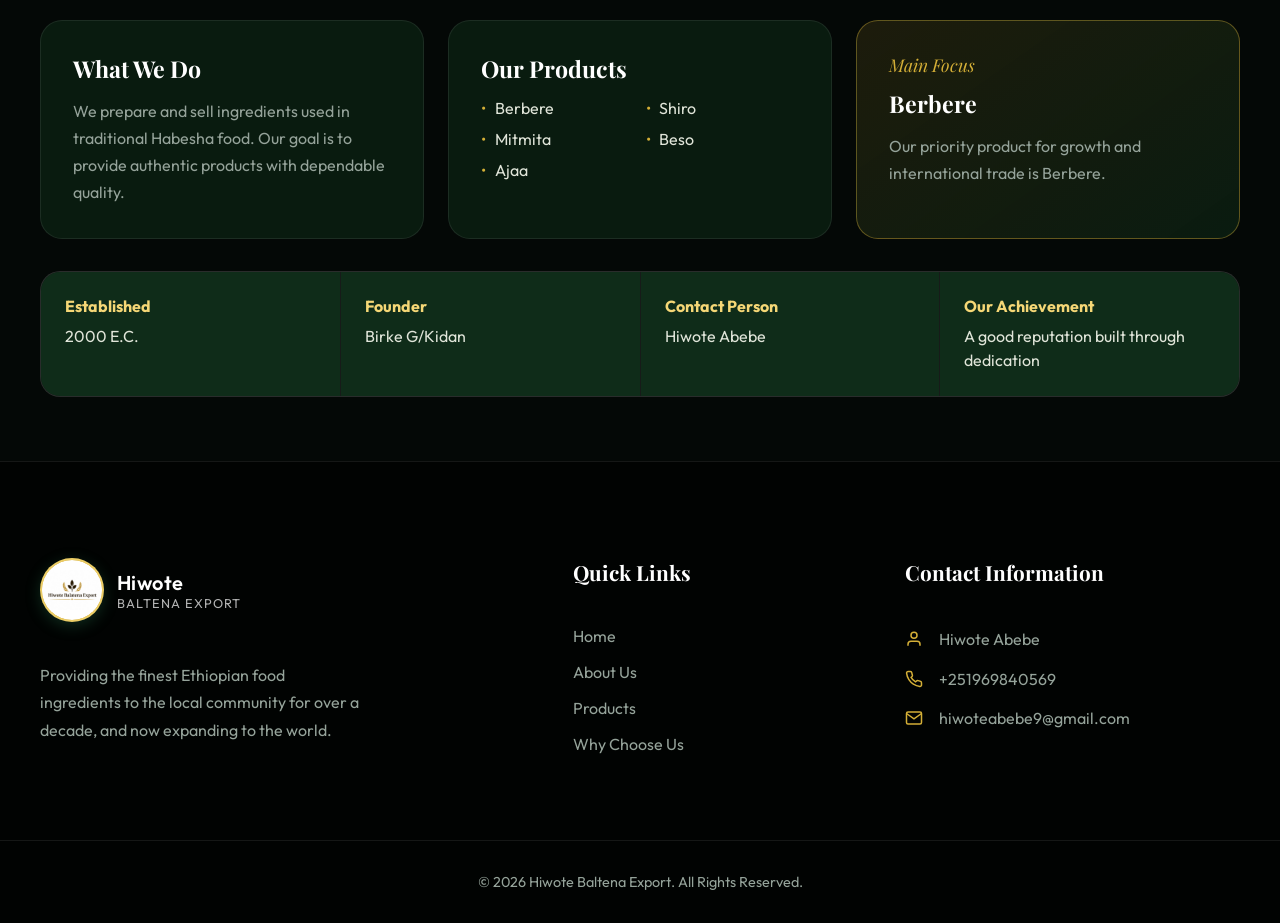
==== commit d49ae64c: "edit products" ====
--- a/about.html
+++ b/about.html
@@ -52,7 +52,7 @@
             <span class="eyebrow">Our Story</span>
             <h2>A Legacy of Quality, Since 2000 E.C.</h2>
             <p>Hiwote Baltena Export began in 2000 E.C., founded by Birke G/Kidan with a commitment to preparing dependable, authentic Ethiopian food ingredients. What started as a family-led local business grew through years of dedication, consistency, and the trust of our community.</p>
-            <p>Today, we prepare essential ingredients used in traditional Habesha cuisine, including Berbere, Shiro, Mitmita, Beso, Ajaa, sesame seed, and other spice products. Building on our local experience, we are expanding toward international markets so more customers can experience the distinctive flavors of Ethiopia.</p>
+            <p>Today, we prepare essential ingredients used in traditional Habesha cuisine, including Berbere, Shiro, Mitmita, Beso, Ajaa, and other spice products. Building on our local experience, we are expanding toward international markets so more customers can experience the distinctive flavors of Ethiopia.</p>
             
             <div class="mission-vision-grid mt-2" style="display: grid; grid-template-columns: 1fr 1fr; gap: 1.5rem;">
               <div class="mv-card" style="background: rgba(255,255,255,0.05); padding: 1.5rem; border-radius: 16px; border: 1px solid var(--glass-border);">
@@ -97,14 +97,13 @@
               <li>Mitmita</li>
               <li>Beso</li>
               <li>Ajaa</li>
-              <li>Sesame seed</li>
             </ul>
           </article>
 
           <article class="about-simple-card about-focus-card">
             <span class="eyebrow">Main Focus</span>
-            <h3>Berbere &amp; Sesame Seed</h3>
-            <p>Our priority products for growth and international trade are Berbere and sesame seed.</p>
+            <h3>Berbere</h3>
+            <p>Our priority product for growth and international trade is Berbere.</p>
           </article>
         </div>
 
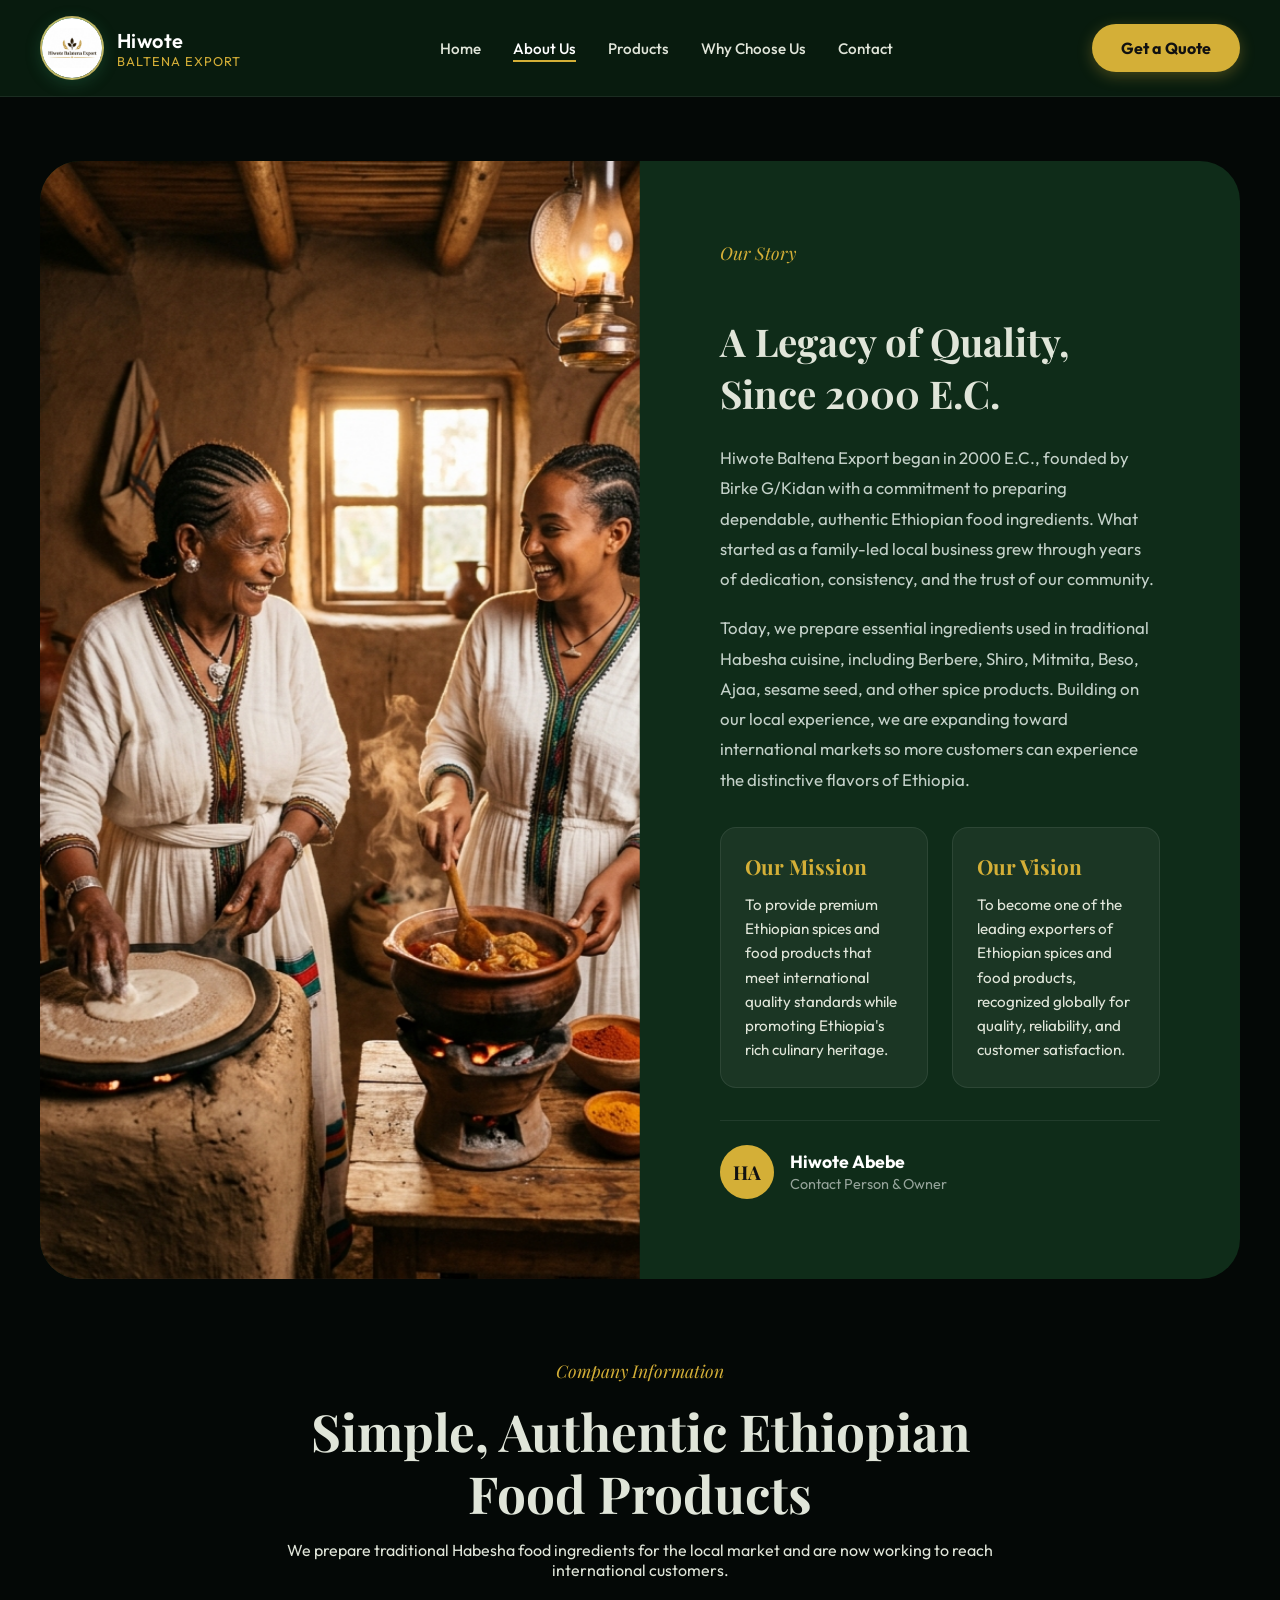
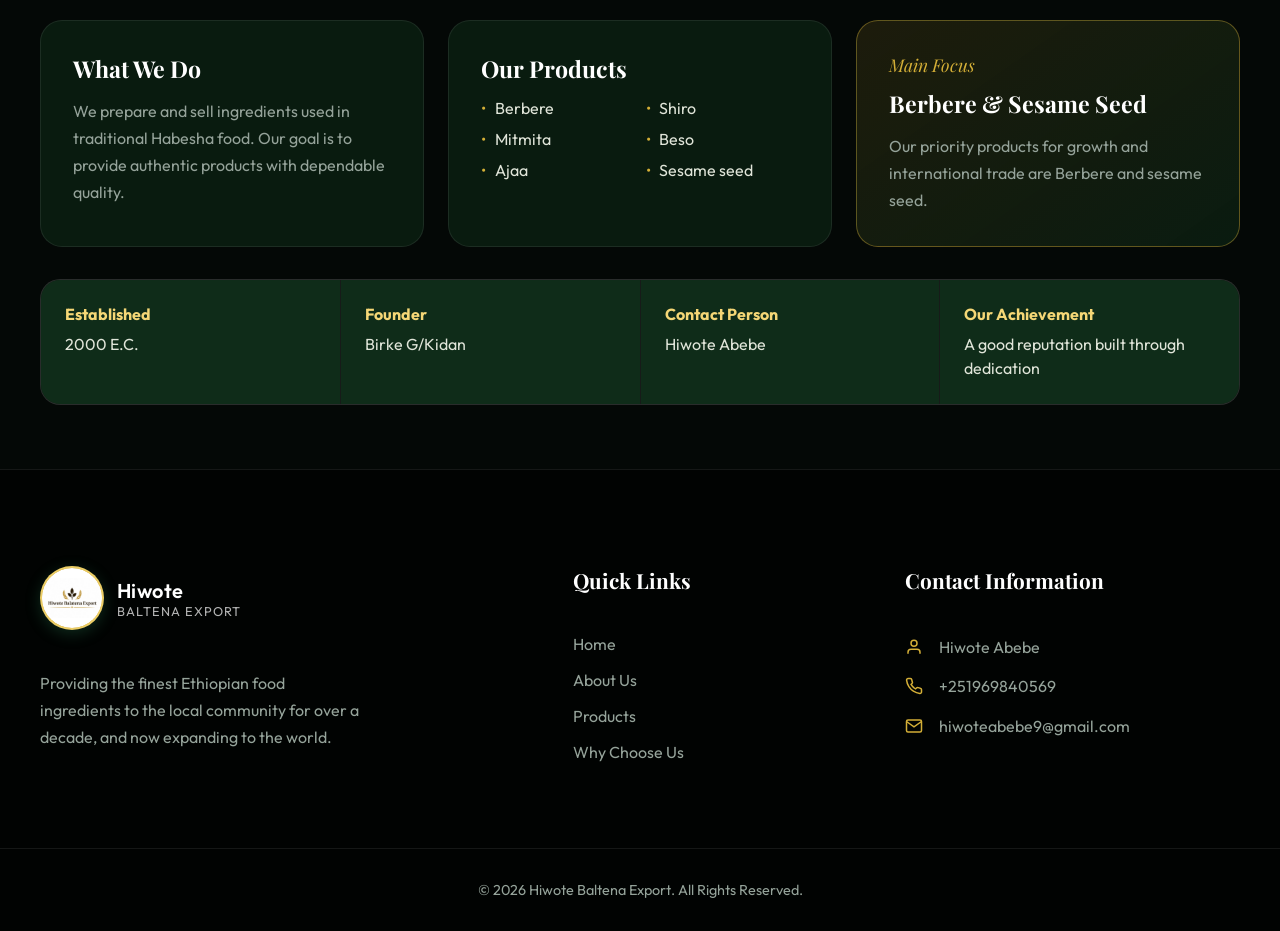
==== commit da754a20: "Revert "edit products" This reverts commit d49ae64cdfedc5aeb41d5334211a9775b8b91083." ====
--- a/about.html
+++ b/about.html
@@ -52,7 +52,7 @@
             <span class="eyebrow">Our Story</span>
             <h2>A Legacy of Quality, Since 2000 E.C.</h2>
             <p>Hiwote Baltena Export began in 2000 E.C., founded by Birke G/Kidan with a commitment to preparing dependable, authentic Ethiopian food ingredients. What started as a family-led local business grew through years of dedication, consistency, and the trust of our community.</p>
-            <p>Today, we prepare essential ingredients used in traditional Habesha cuisine, including Berbere, Shiro, Mitmita, Beso, Ajaa, and other spice products. Building on our local experience, we are expanding toward international markets so more customers can experience the distinctive flavors of Ethiopia.</p>
+            <p>Today, we prepare essential ingredients used in traditional Habesha cuisine, including Berbere, Shiro, Mitmita, Beso, Ajaa, sesame seed, and other spice products. Building on our local experience, we are expanding toward international markets so more customers can experience the distinctive flavors of Ethiopia.</p>
             
             <div class="mission-vision-grid mt-2" style="display: grid; grid-template-columns: 1fr 1fr; gap: 1.5rem;">
               <div class="mv-card" style="background: rgba(255,255,255,0.05); padding: 1.5rem; border-radius: 16px; border: 1px solid var(--glass-border);">
@@ -97,13 +97,14 @@
               <li>Mitmita</li>
               <li>Beso</li>
               <li>Ajaa</li>
+              <li>Sesame seed</li>
             </ul>
           </article>
 
           <article class="about-simple-card about-focus-card">
             <span class="eyebrow">Main Focus</span>
-            <h3>Berbere</h3>
-            <p>Our priority product for growth and international trade is Berbere.</p>
+            <h3>Berbere &amp; Sesame Seed</h3>
+            <p>Our priority products for growth and international trade are Berbere and sesame seed.</p>
           </article>
         </div>
 
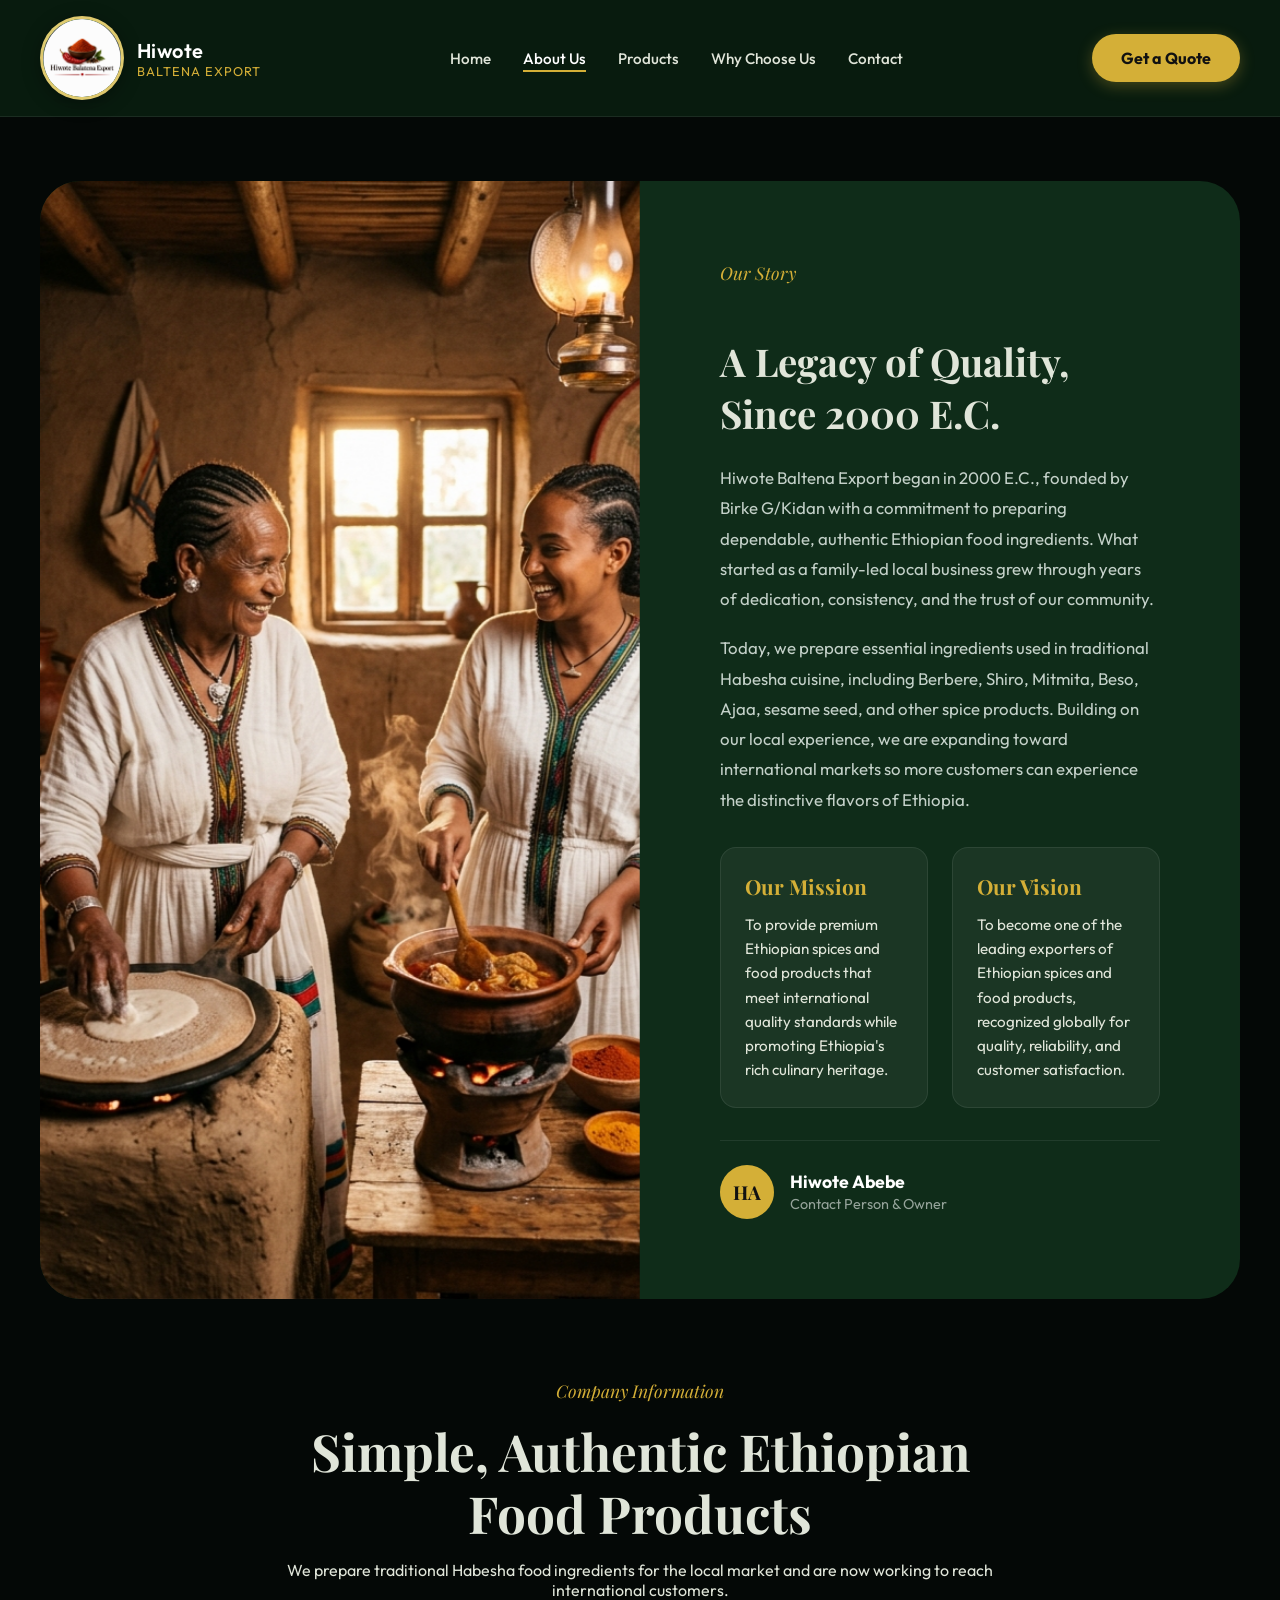
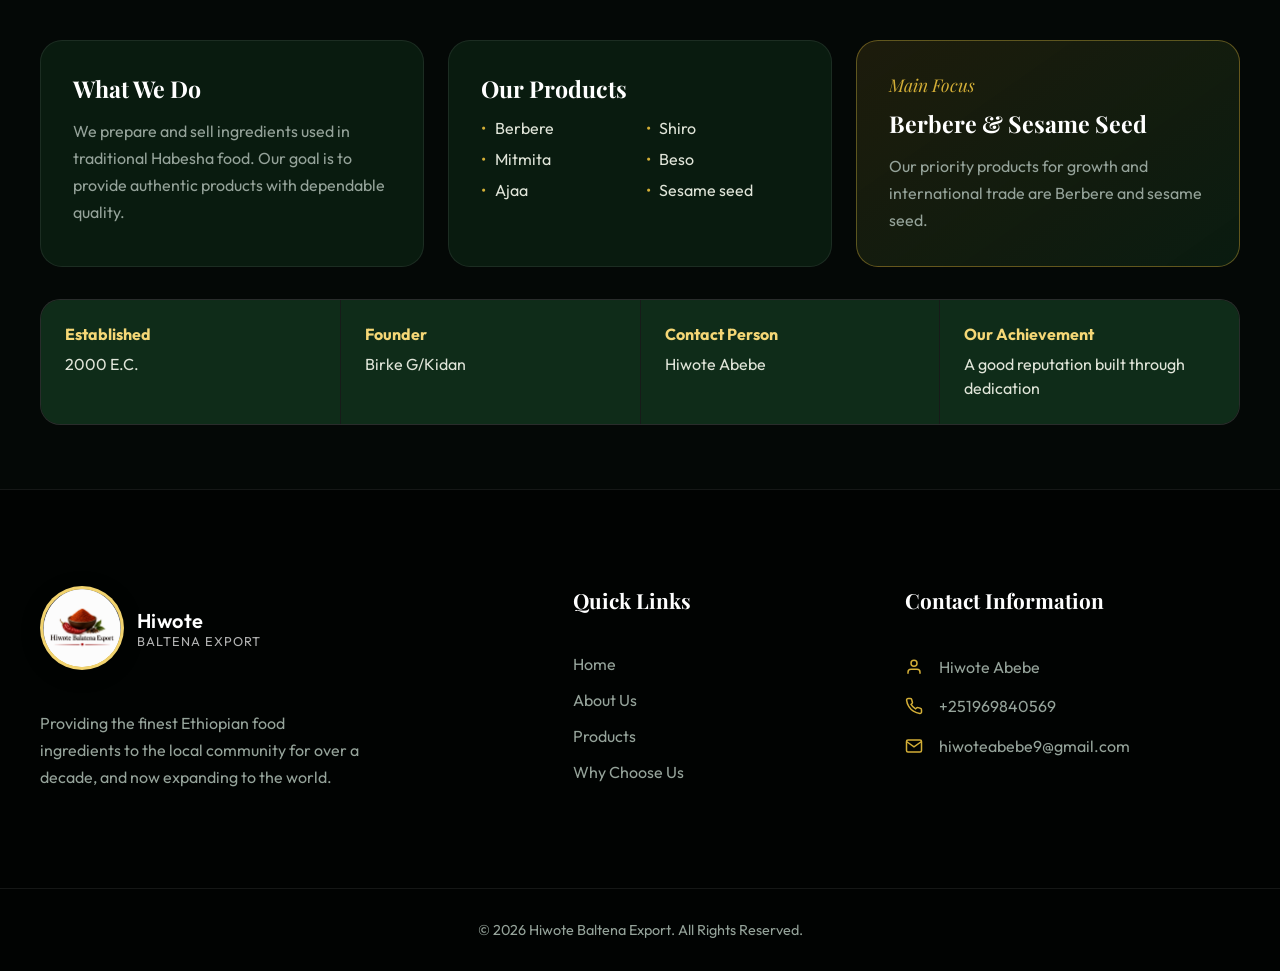
==== commit 8e602d28: "logo changes" ====
--- a/about.html
+++ b/about.html
@@ -13,7 +13,7 @@
       <div class="container header-inner">
         <a class="brand" href="index.html#home">
           <span class="brand-mark">
-            <img src="images/logo.jpg" alt="Hiwote Baltena Export logo" />
+            <img src="images/logo.png" alt="Hiwote Baltena Export logo" />
           </span>
           <div>
             <strong>Hiwote</strong>
@@ -134,7 +134,7 @@
         <div class="footer-brand">
           <a class="brand" href="index.html#home" style="margin-bottom: 1.5rem; display: inline-flex;">
             <span class="brand-mark" style="background: var(--gold); color: #111;">
-              <img src="images/logo.jpg" alt="Hiwote Baltena Export logo" />
+              <img src="images/logo.png" alt="Hiwote Baltena Export logo" />
             </span>
             <div>
               <strong>Hiwote</strong>
--- a/styles.css
+++ b/styles.css
@@ -89,17 +89,17 @@
 }
 
 .brand-mark {
-  width: 64px;
-  height: 64px;
+  width: 84px;
+  height: 84px;
   display: grid;
   place-items: center;
   background: linear-gradient(135deg, var(--emerald), var(--forest-green));
-  flex: 0 0 64px;
-  border: 2px solid rgba(245, 215, 118, 0.75);
+  flex: 0 0 84px;
+  border: 3px solid rgba(245, 215, 118, 0.9);
   border-radius: 50%;
   overflow: hidden;
   color: white;
-  box-shadow: 0 4px 15px rgba(45, 134, 89, 0.3);
+  box-shadow: 0 4px 18px rgba(0, 0, 0, 0.35);
 }
 
 .brand-mark img {
@@ -109,6 +109,7 @@
   background: #fff;
   border-radius: 50%;
   display: block;
+  image-rendering: auto;
 }
 
 .brand strong {
@@ -1351,9 +1352,9 @@
   }
 
   .brand-mark {
-    width: 52px;
-    height: 52px;
-    flex-basis: 52px;
+    width: 64px;
+    height: 64px;
+    flex-basis: 64px;
     border-radius: 50%;
   }
 
@@ -1772,9 +1773,9 @@
   }
 
   .brand-mark {
-    width: 46px;
-    height: 46px;
-    flex-basis: 46px;
+    width: 56px;
+    height: 56px;
+    flex-basis: 56px;
   }
 
   .mobile-menu-btn {
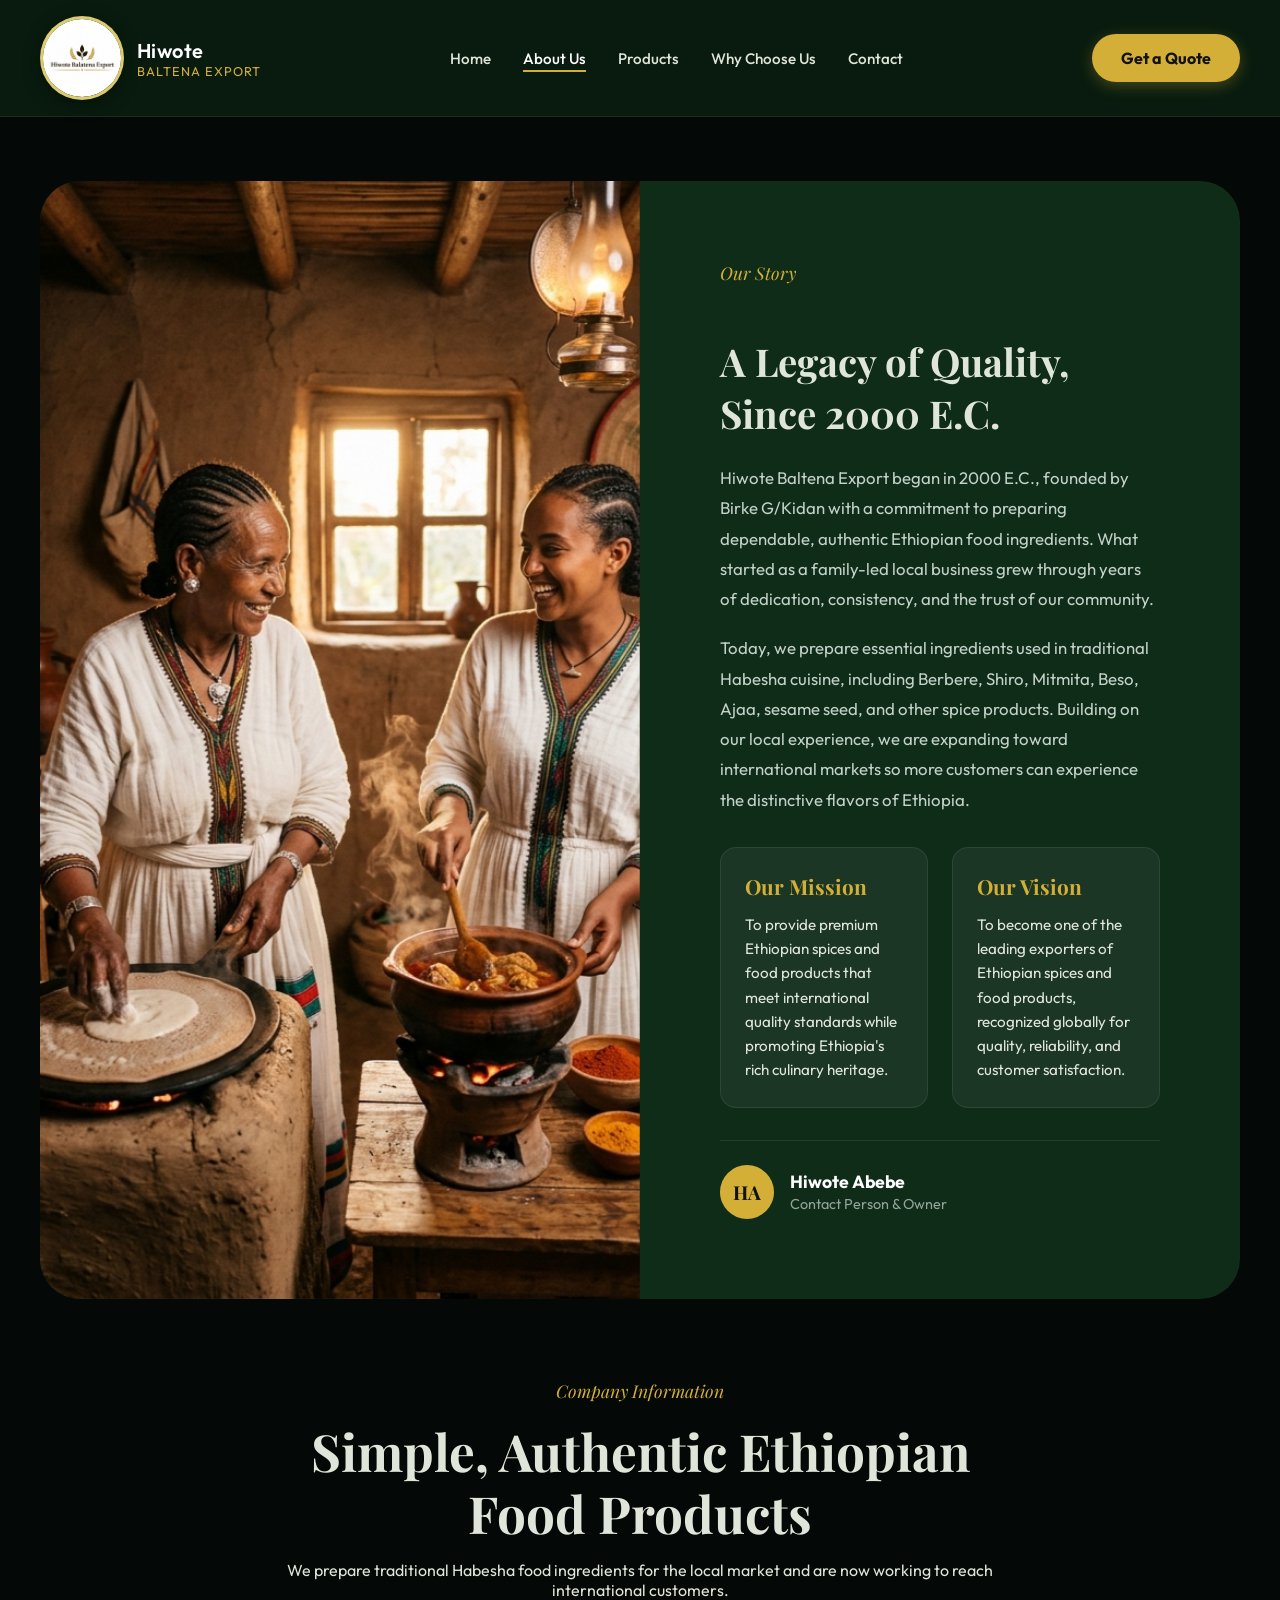
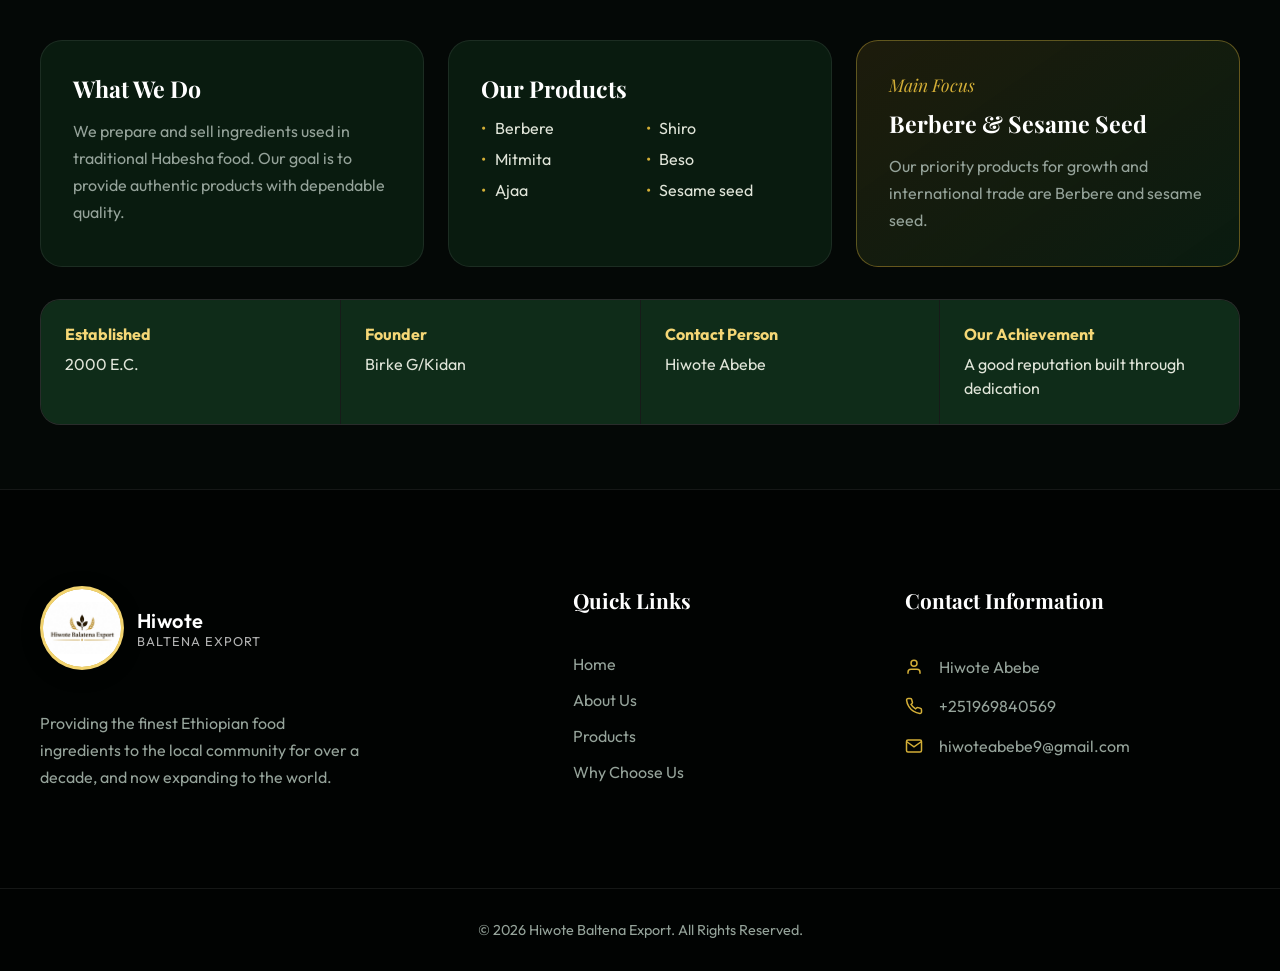
==== commit b4cbdae3: "logo chanege" ====
--- a/about.html
+++ b/about.html
@@ -13,7 +13,7 @@
       <div class="container header-inner">
         <a class="brand" href="index.html#home">
           <span class="brand-mark">
-            <img src="images/logo.png" alt="Hiwote Baltena Export logo" />
+            <img src="images/logo.jpg" alt="Hiwote Baltena Export logo" />
           </span>
           <div>
             <strong>Hiwote</strong>
@@ -134,7 +134,7 @@
         <div class="footer-brand">
           <a class="brand" href="index.html#home" style="margin-bottom: 1.5rem; display: inline-flex;">
             <span class="brand-mark" style="background: var(--gold); color: #111;">
-              <img src="images/logo.png" alt="Hiwote Baltena Export logo" />
+              <img src="images/logo.jpg" alt="Hiwote Baltena Export logo" />
             </span>
             <div>
               <strong>Hiwote</strong>
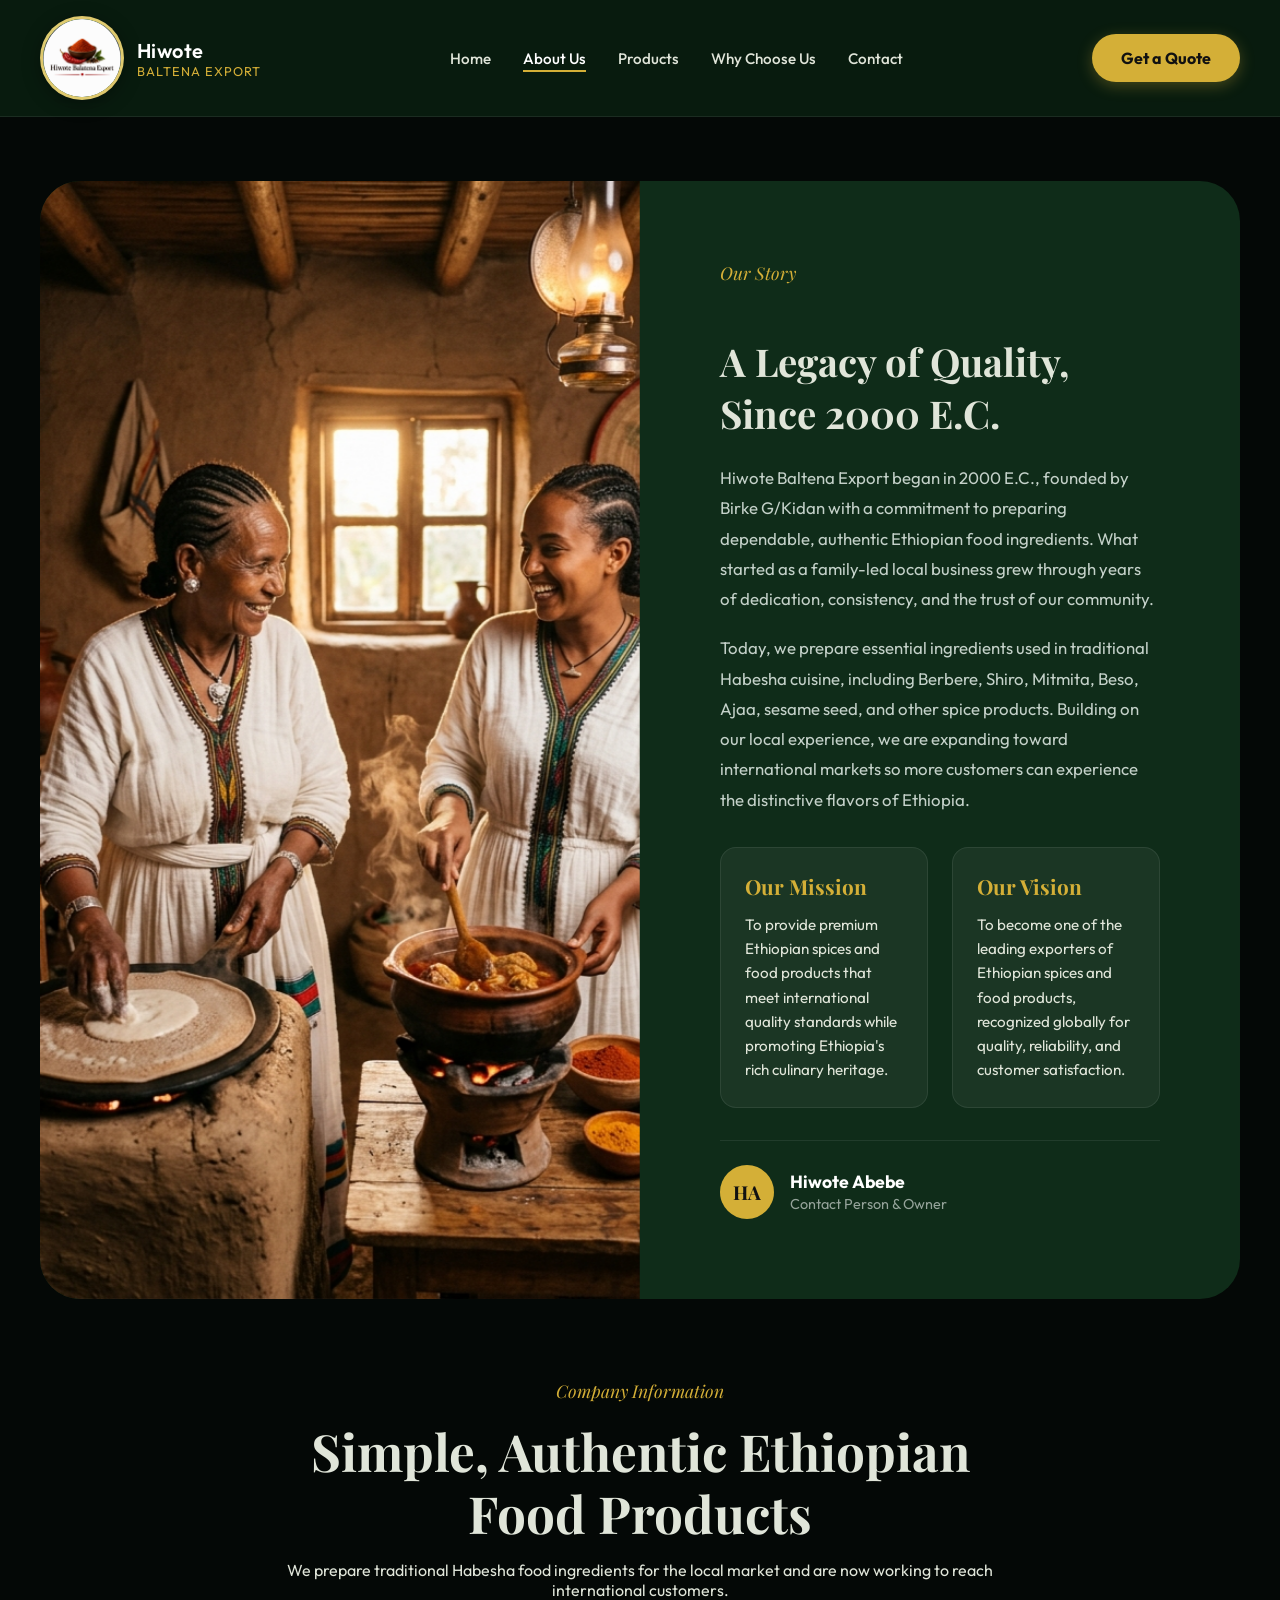
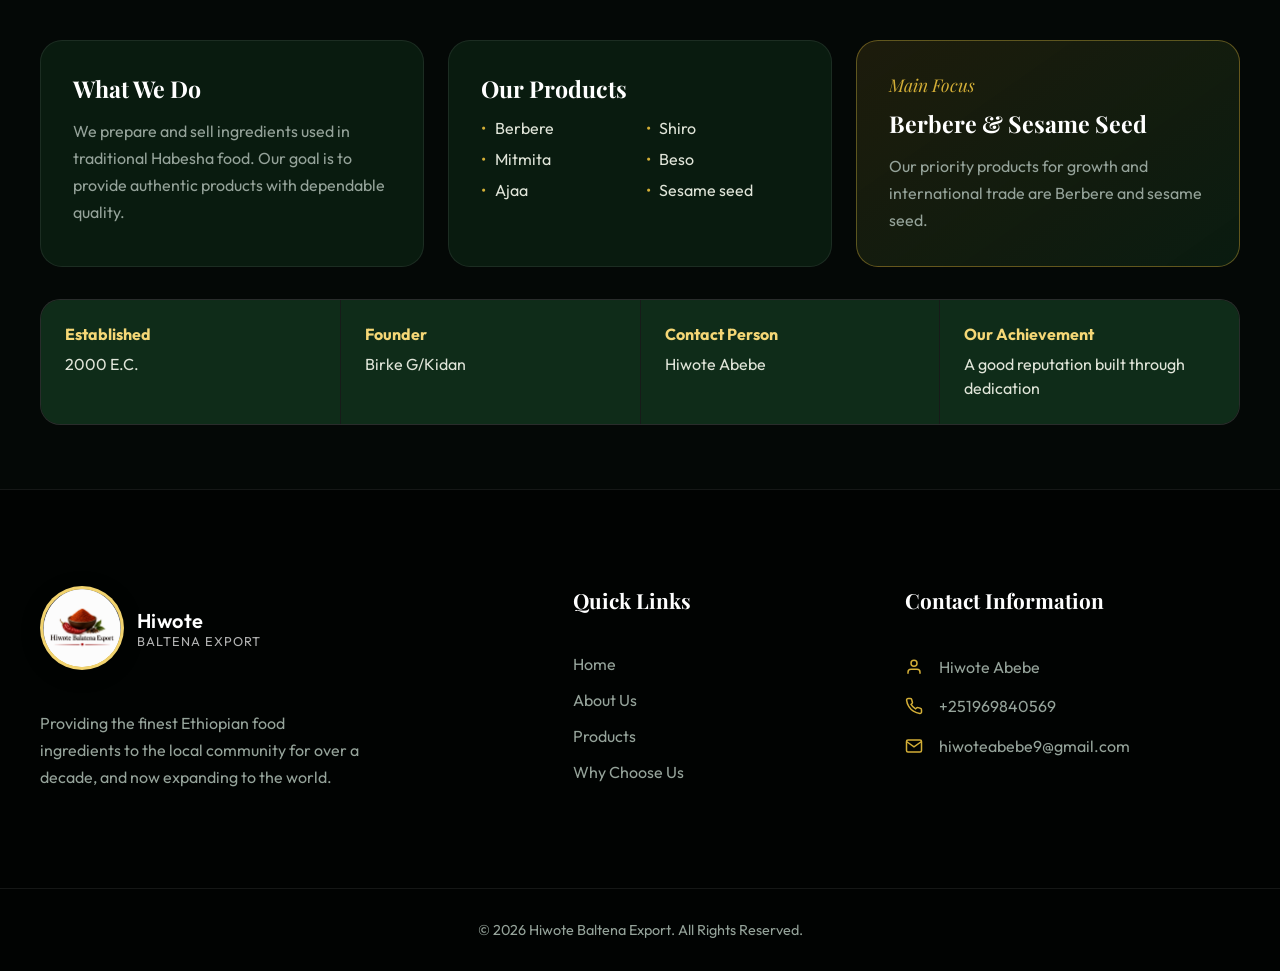
==== commit e488a2a7: "Use deployed PNG logo" ====
--- a/about.html
+++ b/about.html
@@ -13,7 +13,7 @@
       <div class="container header-inner">
         <a class="brand" href="index.html#home">
           <span class="brand-mark">
-            <img src="images/logo.jpg" alt="Hiwote Baltena Export logo" />
+            <img src="images/logo.png?v=20260811-2" alt="Hiwote Baltena Export logo" />
           </span>
           <div>
             <strong>Hiwote</strong>
@@ -134,7 +134,7 @@
         <div class="footer-brand">
           <a class="brand" href="index.html#home" style="margin-bottom: 1.5rem; display: inline-flex;">
             <span class="brand-mark" style="background: var(--gold); color: #111;">
-              <img src="images/logo.jpg" alt="Hiwote Baltena Export logo" />
+              <img src="images/logo.png?v=20260811-2" alt="Hiwote Baltena Export logo" />
             </span>
             <div>
               <strong>Hiwote</strong>
